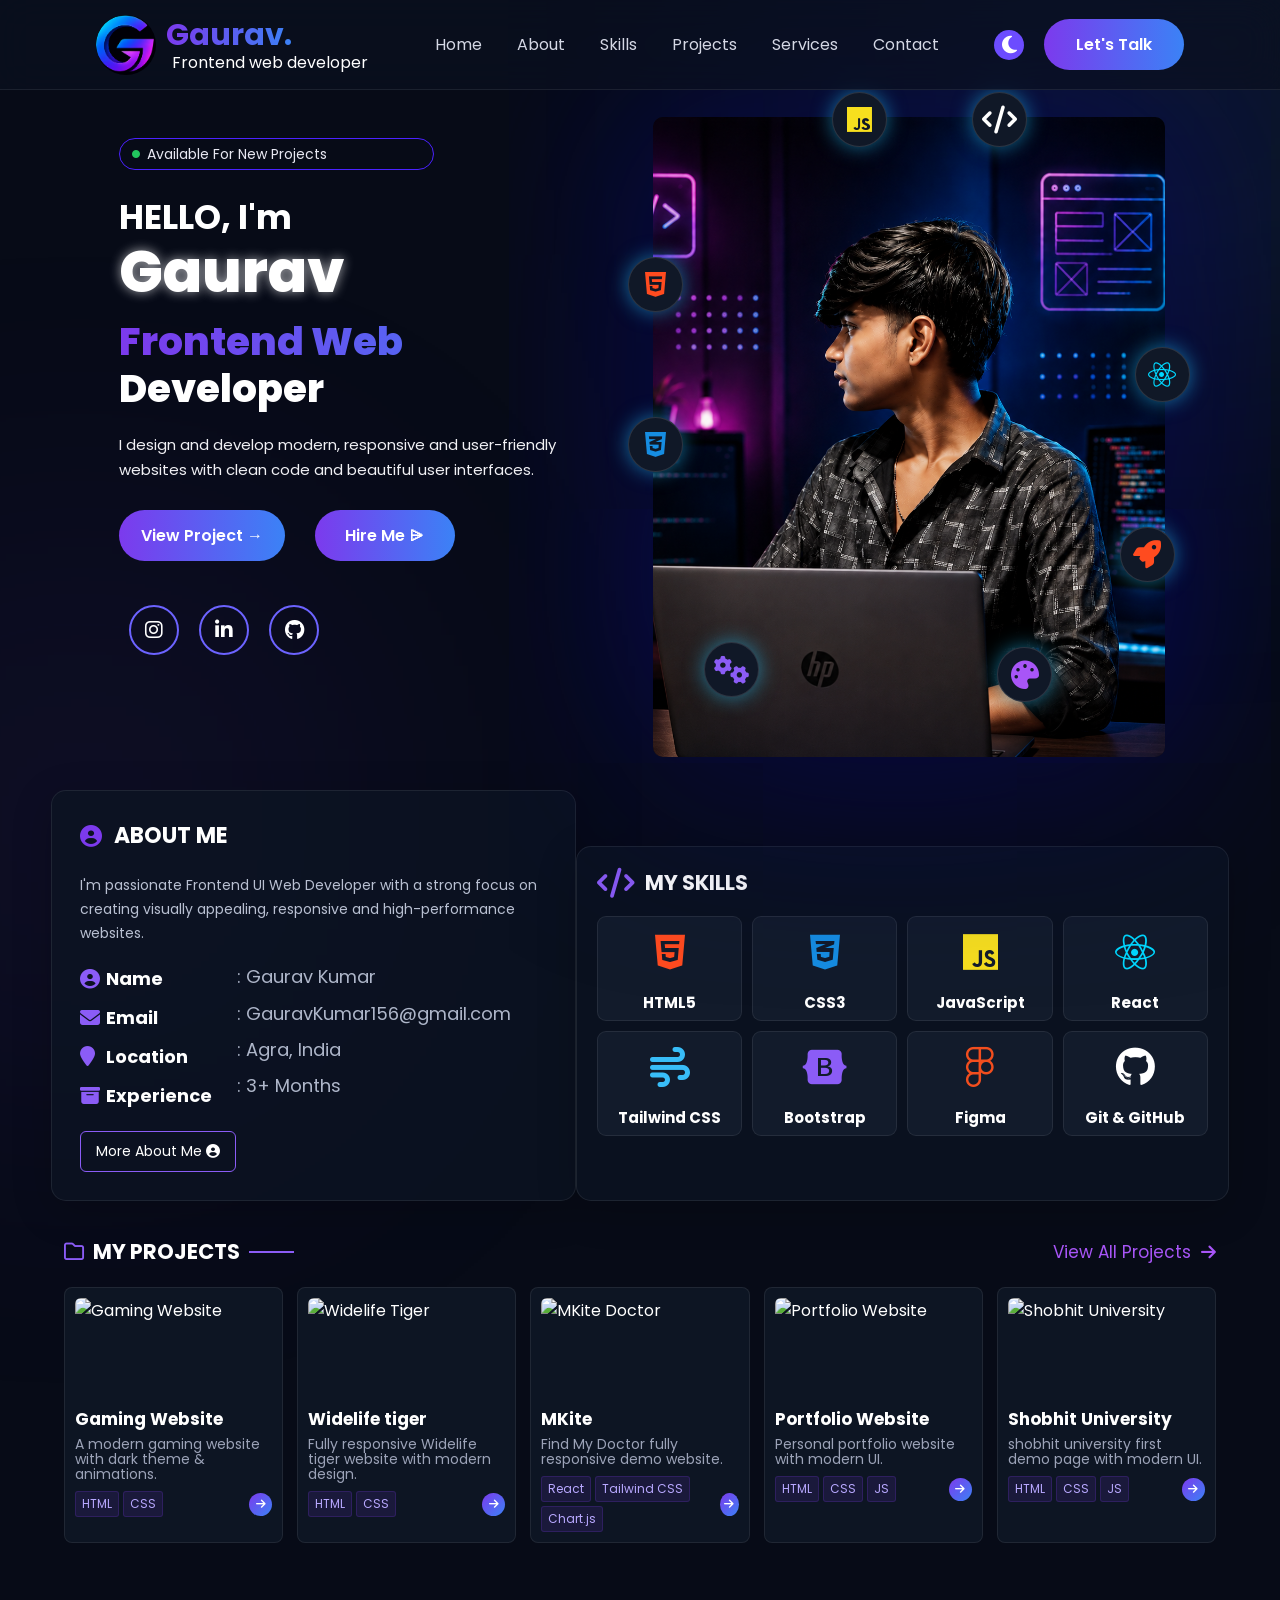
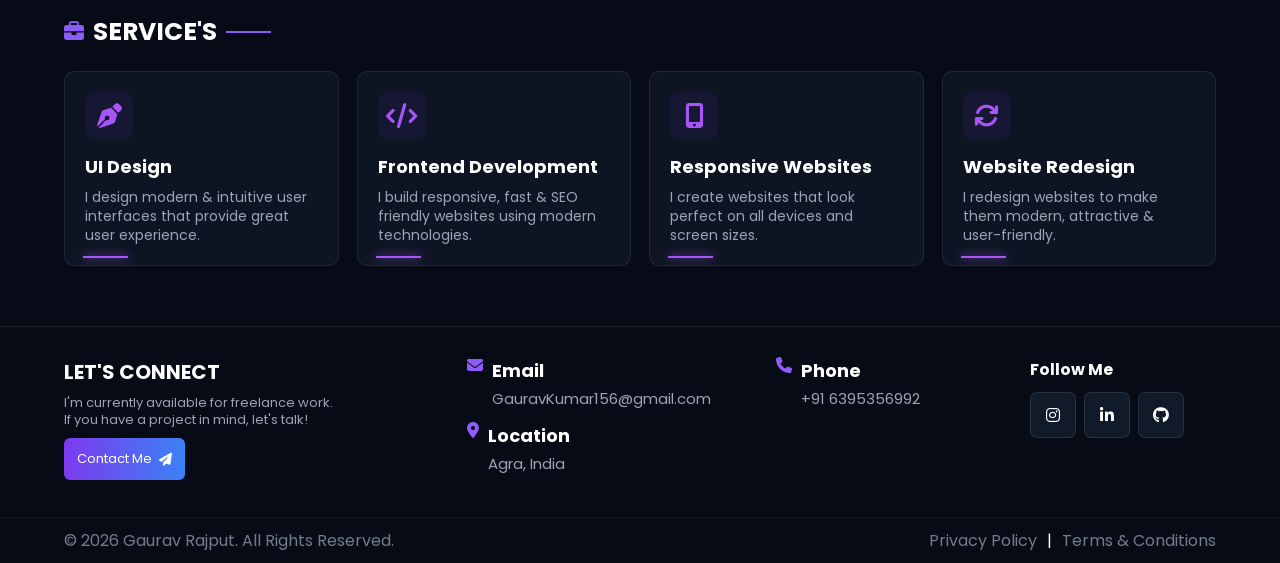
==== index.html @ 7bb8684a "first commit" ====
<!DOCTYPE html>
<html lang="en">

<head>
    <meta charset="UTF-8">

    <meta name="viewport" content="width=device-width, initial-scale=1.0">

    <title>Gaurav - Frontend Web Developer</title>

    <!-- Font Awesome -->
    <link rel="stylesheet" href="https://cdnjs.cloudflare.com/ajax/libs/font-awesome/6.7.2/css/all.min.css">

    <!-- Google Font -->
    <link rel="preconnect" href="https://fonts.googleapis.com">
    <link rel="preconnect" href="https://fonts.gstatic.com" crossorigin>

    <link href="https://fonts.googleapis.com/css2?family=Poppins:wght@300;400;500;600;700;800&display=swap"
        rel="stylesheet">

    <!-- CSS -->
    <link rel="stylesheet" href="style.css">

</head>

<body>


    <!-- =====================================================
         HEADER
    ====================================================== -->

    <header class="header">

        <!-- LOGO -->
        <a href="#home" class="logo">

            <img src="Screenshot 2026-08-06 194315.png" alt="Gaurav Logo">

            <span style="margin-top: -20px;">Gaurav.</span>

        </a>

        <p class="pp" style="margin-top: 35px; margin-left: -120px;white-space: nowrap;">Frontend web developer</p>
        <!-- DESKTOP NAV -->
        <nav class="navbar">

            <a href="#home">Home</a>
            <a href="#about">About</a>
            <a href="#skills">Skills</a>
            <a href="#projects">Projects</a>
            <a href="#services">Services</a>
            <a href="#contact">Contact</a>

        </nav>


        <!-- HEADER RIGHT -->
        <div class="header-right">

            <i class="fa-solid fa-moon theme-icon"></i>

            <a href="#contact" class="talk-btn">
                Let's Talk
            </a>


            <!-- CSS ONLY MENU -->

            <input type="checkbox" id="menu-toggle">


            <label for="menu-toggle" class="menu-icon">

                <i class="fa-solid fa-bars"></i>

            </label>


            <!-- MOBILE MENU -->

            <div class="mobile-menu">

                <a href="#home">
                    <i class="fa-solid fa-house"></i>
                    Home
                </a>

                <a href="#about">
                    <i class="fa-solid fa-user"></i>
                    About
                </a>

                <a href="#skills">
                    <i class="fa-solid fa-code"></i>
                    Skills
                </a>

                <a href="#projects">
                    <i class="fa-solid fa-folder"></i>
                    Projects
                </a>

                <a href="#services">
                    <i class="fa-solid fa-briefcase"></i>
                    Services
                </a>

                <a href="#contact">
                    <i class="fa-solid fa-envelope"></i>
                    Contact
                </a>

            </div>

        </div>

    </header>



    <!-- =====================================================
         MAIN
    ====================================================== -->

    <main>


        <!-- =================================================
             HERO
        ================================================== -->

        <section class="prob" id="home">

            <div class="hero-content">


                <div class="badge">

                    <i class="fa-solid fa-circle"></i>

                    Available For New Projects

                </div>


                <h2 class="hello">
                    HELLO, I'm
                </h2>


                <h1 class="hero-name">
                    Gaurav
                </h1>


                <h2 class="hero-role">
                    Frontend Web
                </h2>


                <h1 class="hero-developer">
                    Developer
                </h1>


                <p class="hero-description">

                    I design and develop modern, responsive
                    and user-friendly websites with clean code
                    and beautiful user interfaces.

                </p>


                <!-- BUTTONS -->

                <div class="two-btn">

                    <a href="#projects" class="talk-btn">

                        View Project →

                    </a>


                    <a href="#contact" class="talk-btn">

                        Hire Me ⩥

                    </a>

                </div>


                <!-- SOCIAL ICONS -->

                <div class="social-icons">


                    <a href="https://www.instagram.com/its__royal__rajput_56" target="_blank" rel="noopener"
                        aria-label="Instagram">

                        <i class="fa-brands fa-instagram"></i>

                    </a>


                    <a href="https://www.linkedin.com/in/gaurav-kumar-163bb2405" target="_blank" rel="noopener"
                        aria-label="LinkedIn">

                        <i class="fa-brands fa-linkedin-in"></i>

                    </a>


                    <a href="https://github.com/GauravaKumar56" target="_blank" rel="noopener" aria-label="GitHub">

                        <i class="fa-brands fa-github"></i>

                    </a>

                </div>

            </div>



            <!-- HERO IMAGE -->

            <div class="hero-image">

                <img src="ChatGPT Image Aug 6, 2026, 09_06_28 PM.png" alt="Gaurav">

                <div class="image-box">

                    <i class="fa-brands fa-html5 icon html"></i>

                    <i class="fa-brands fa-css3-alt icon css"></i>

                    <i class="fa-brands fa-js icon js"></i>

                    <i class="fa-brands fa-react icon react"></i>

                    <i class="fa-solid fa-code icon code"></i>

                    <i class="fa-solid fa-gears icon gear"></i>

                    <i class="fa-solid fa-rocket icon rocket"></i>

                    <i class="fa-solid fa-palette icon palette"></i>

                </div>

            </div>

        </section>



        <!-- =================================================
             ABOUT
        ================================================== -->

        <section class="about-section" id="about">


            <div class="about">

                <i class="fa fa-user-circle" aria-hidden="true">
                </i>

                <h2>
                    ABOUT ME
                </h2>

            </div>


            <p class="about-description">

                I'm passionate Frontend UI Web Developer with a
                strong focus on creating visually appealing,
                responsive and high-performance websites.

            </p>


            <div class="about-details">


                <!-- LABELS -->

                <div class="about-labels">


                    <div class="hh">

                        <i class="fa fa-user-circle"></i>

                        <h4 style="font-size:18px;">Name</h4>

                    </div>


                    <div class="hh">

                        <i class="fa fa-envelope"></i>

                        <h4 style="font-size:18px;">Email</h4>

                    </div>


                    <div class="hh">

                        <i class="fa fa-map-marker"></i>

                        <h4 style="font-size:18px;">Location</h4>

                    </div>


                    <div class="hh">

                        <i class="fa fa-archive"></i>

                        <h4 style="font-size:18px;">Experience</h4>

                    </div>

                </div>



                <!-- VALUES -->

                <div class="about-values">

                    <p style="font-size:18px;">: Gaurav Kumar</p>

                    <p style="font-size:18px;">: GauravKumar156@gmail.com</p>

                    <p style="font-size:18px;">: Agra, India</p>

                    <p style="font-size:18px;">: 3+ Months</p>

                </div>

            </div>


            <button class="btnpp">

                More About Me

                <i class="fa fa-user-circle" aria-hidden="true">
                </i>

            </button>

        </section>



        <!-- =================================================
             SKILLS
        ================================================== -->

        <section class="skills-section" id="skills">


            <div class="skills-title">

                <i class="fa-solid fa-code"></i>

                <h2>
                    MY SKILLS
                </h2>

            </div>


            <div class="skills-grid">


                <!-- HTML -->

                <div class="skill-card">

                    <div class="skill-logo html">

                        <i class="fa-brands fa-html5"></i>

                    </div>

                    <h3>HTML5</h3>

                </div>



                <!-- CSS -->

                <div class="skill-card">

                    <div class="skill-logo css">

                        <i class="fa-brands fa-css3-alt"></i>

                    </div>

                    <h3>CSS3</h3>

                </div>



                <!-- JAVASCRIPT -->

                <div class="skill-card">

                    <div class="skill-logo javascript">

                        <i class="fa-brands fa-js"></i>

                    </div>

                    <h3>JavaScript</h3>

                </div>



                <!-- REACT -->

                <div class="skill-card">

                    <div class="skill-logo reactss">

                        <i class="fa-brands fa-react"></i>

                    </div>

                    <h3>React</h3>

                </div>



                <!-- TAILWIND -->

                <div class="skill-card">

                    <div class="skill-logo tailwind">

                        <i class="fa-solid fa-wind"></i>

                    </div>

                    <h3>Tailwind CSS</h3>

                </div>



                <!-- BOOTSTRAP -->

                <div class="skill-card">

                    <div class="skill-logo bootstrap">

                        <i class="fa-brands fa-bootstrap"></i>

                    </div>

                    <h3>Bootstrap</h3>

                </div>



                <!-- FIGMA -->

                <div class="skill-card">

                    <div class="skill-logo figma">

                        <i class="fa-brands fa-figma"></i>

                    </div>

                    <h3>Figma</h3>

                </div>



                <!-- GITHUB -->

                <div class="skill-card">

                    <div class="skill-logo github">

                        <i class="fa-brands fa-github"></i>

                    </div>

                    <h3>Git &amp; GitHub</h3>

                </div>

            </div>

        </section>



        <!-- =================================================
             PROJECTS
        ================================================== -->

        <section class="projects-section" id="projects">


            <div class="projects-header">


                <div class="projects-title">

                    <i class="fa-regular fa-folder"></i>

                    <h2>
                        MY PROJECTS
                    </h2>

                    <span></span>

                </div>


                <a href="#" class="view-all">

                    View All Projects

                    <i class="fa-solid fa-arrow-right"></i>

                </a>

            </div>



            <div class="projects-container">


                <!-- PROJECT 1 -->

                <div class="project-card">

                    <div class="project-image">

                        <img src="gaming.jpg" alt="Gaming Website">

                    </div>

                    <h3>
                        Gaming Website
                    </h3>

                    <p>
                        A modern gaming website with dark
                        theme &amp; animations.
                    </p>


                    <div class="project-footer">

                        <div class="project-tags">

                            <span>HTML</span>
                            <span>CSS</span>

                        </div>


                        <a href="#" class="project-btn">

                            <i class="fa-solid fa-arrow-right"></i>

                        </a>

                    </div>

                </div>



                <!-- PROJECT 2 -->

                <div class="project-card">

                    <div class="project-image">

                        <img src="WidelifeTiger.jpg" alt="Widelife Tiger">

                    </div>

                    <h3>
                        Widelife tiger
                    </h3>

                    <p>
                        Fully responsive Widelife tiger website with modern
                         design.
                    </p>


                    <div class="project-footer">

                        <div class="project-tags">

                            <span>HTML</span>
                            <span>CSS</span>

                        </div>


                        <a href="#" class="project-btn">

                            <i class="fa-solid fa-arrow-right"></i>

                        </a>

                    </div>

                </div>



                <!-- PROJECT 3 -->

                <div class="project-card">

                    <div class="project-image">

                        <img src="admin.jpg" alt="  MKite Doctor">

                    </div>

                    <h3>
                        MKite
                    </h3>

                    <p>
                        Find My Doctor fully responsive demo website.
                    </p>


                    <div class="project-footer">

                        <div class="project-tags">

                            <span>React</span>
                            <span>Tailwind CSS</span>
                            <span>Chart.js</span>

                        </div>


                        <a href="#" class="project-btn">

                            <i class="fa-solid fa-arrow-right"></i>

                        </a>

                    </div>

                </div>



                <!-- PROJECT 4 -->

                <div class="project-card">

                    <div class="project-image">

                        <img src="portfolio.jpg" alt="Portfolio Website">

                    </div>

                    <h3>
                        Portfolio Website
                    </h3>

                    <p>
                        Personal portfolio website
                        with modern UI.
                    </p>


                    <div class="project-footer">

                        <div class="project-tags">

                            <span>HTML</span>
                            <span>CSS</span>
                            <span>JS</span>

                        </div>


                        <a href="#" class="project-btn">

                            <i class="fa-solid fa-arrow-right"></i>

                        </a>

                    </div>

                </div>



                <!-- PROJECT 5 -->

                <div class="project-card">

                    <div class="project-image">

                        <img src="landing.jpg" alt="Shobhit University">

                    </div>

                    <h3>
                        Shobhit University
                    </h3>

                    <p>
                        shobhit university first demo page with modern UI.
                    </p>


                    <div class="project-footer">

                        <div class="project-tags">

                            <span>HTML</span>
                            <span>CSS</span>
                            <span>JS</span>

                        </div>


                        <a href="#" class="project-btn">

                            <i class="fa-solid fa-arrow-right"></i>

                        </a>

                    </div>

                </div>

            </div>

        </section>



        <!-- =================================================
             SERVICES
        ================================================== -->

        <section class="services-section" id="services">


            <div class="section-heading">

                <i class="fa-solid fa-briefcase"></i>

                <h2>
                    SERVICE'S
                </h2>

                <span></span>

            </div>



            <div class="services-grid">


                <!-- SERVICE 1 -->

                <div class="service-card">

                    <div class="service-icon">

                        <i class="fa-solid fa-pen-nib"></i>

                    </div>

                    <h3>
                        UI Design
                    </h3>

                    <p>
                        I design modern &amp; intuitive user
                        interfaces that provide great
                        user experience.
                    </p>

                </div>



                <!-- SERVICE 2 -->

                <div class="service-card">

                    <div class="service-icon">

                        <i class="fa-solid fa-code"></i>

                    </div>

                    <h3>
                        Frontend Development
                    </h3>

                    <p>
                        I build responsive, fast &amp; SEO
                        friendly websites using modern
                        technologies.
                    </p>

                </div>



                <!-- SERVICE 3 -->

                <div class="service-card">

                    <div class="service-icon">

                        <i class="fa-solid fa-mobile-screen-button"></i>

                    </div>

                    <h3>
                        Responsive Websites
                    </h3>

                    <p>
                        I create websites that look perfect
                        on all devices and screen sizes.
                    </p>

                </div>



                <!-- SERVICE 4 -->

                <div class="service-card">

                    <div class="service-icon">

                        <i class="fa-solid fa-arrows-rotate"></i>

                    </div>

                    <h3>
                        Website Redesign
                    </h3>

                    <p>
                        I redesign websites to make them
                        modern, attractive &amp; user-friendly.
                    </p>

                </div>

            </div>

        </section>

    </main>



    <!-- =====================================================
         FOOTER
    ====================================================== -->

    <footer class="footer" id="contact">


        <div class="footer-container">


            <!-- ABOUT -->

            <div class="footer-about">

                <h3>
                    LET'S CONNECT
                </h3>

                <p>

                    I'm currently available for freelance work.

                    <br>

                    If you have a project in mind, let's talk!

                </p>


                <a href="mailto:GauravKumar0056@gmail.com" class="contact-btn">

                    Contact Me

                    <i class="fa-solid fa-paper-plane"></i>

                </a>

            </div>



            <!-- EMAIL + LOCATION -->

            <div class="footer-info">


                <div class="footer-item">

                    <i class="fa-solid fa-envelope"></i>

                    <div>

                        <h4>
                            Email
                        </h4>

                        <p>
                            GauravKumar156@gmail.com
                        </p>

                    </div>

                </div>



                <div class="footer-item">

                    <i class="fa-solid fa-location-dot"></i>

                    <div>

                        <h4>
                            Location
                        </h4>

                        <p>
                            Agra, India
                        </p>

                    </div>

                </div>

            </div>



            <!-- PHONE -->

            <div class="footer-info">

                <div class="footer-item">

                    <i class="fa-solid fa-phone"></i>

                    <div>

                        <h4>
                            Phone
                        </h4>

                        <p>
                            +91 6395356992
                        </p>

                    </div>

                </div>

            </div>



            <!-- SOCIAL -->

            <div class="footer-social">

                <h4>
                    Follow Me
                </h4>


                <div class="social-links">


                    <a href="https://www.instagram.com/its__royal__rajput_56" target="_blank" rel="noopener"
                        aria-label="Instagram">

                        <i class="fa-brands fa-instagram"></i>

                    </a>


                    <a href="https://www.linkedin.com/in/gaurav-kumar-163bb2405" target="_blank" rel="noopener"
                        aria-label="LinkedIn">

                        <i class="fa-brands fa-linkedin-in"></i>

                    </a>


                    <a href="https://github.com/GauravaKumar56" target="_blank" rel="noopener" aria-label="GitHub">

                        <i class="fa-brands fa-github"></i>

                    </a>

                </div>

            </div>

        </div>



        <!-- FOOTER BOTTOM -->

        <div class="footer-bottom">

            <p>
                © 2026 Gaurav Rajput. All Rights Reserved.
            </p>


            <div>

                <a href="#">
                    Privacy Policy
                </a>

                <span>|</span>

                <a href="#">
                    Terms &amp; Conditions
                </a>

            </div>

        </div>

    </footer>


</body>

</html>
---- style.css ----
/* =========================================================
   RESET
========================================================= */

* {
    margin: 0;
    padding: 0;
    box-sizing: border-box;
    font-family: "Poppins", sans-serif;
}

html {
    scroll-behavior: smooth;
}

body {
    width: 100%;
    min-width: 0;
    overflow-x: hidden;
    margin-top: 90px;
    background: #070b17;
    color: #fff;
}


/* =========================================================
   BACKGROUND GLOW
========================================================= */

body::before {
    content: "";
    position: fixed;

    width: 500px;
    height: 500px;

    background: #3b82f6;

    filter: blur(180px);

    opacity: .18;

    top: -180px;
    right: -150px;

    z-index: -1;

    pointer-events: none;
}

body::after {
    content: "";
    position: fixed;

    width: 400px;
    height: 400px;

    background: #7c3aed;

    filter: blur(180px);

    opacity: .15;

    left: -120px;
    bottom: -120px;

    z-index: -1;

    pointer-events: none;
}


/* =========================================================
   HEADER
========================================================= */

header,
.header {
    width: 100%;
    height: 90px;

    display: flex;
    align-items: center;

    position: fixed;
    top: 0;
    left: 0;

    padding: 0 7.5%;

    background: rgba(10, 16, 32, .70);

    backdrop-filter: blur(18px);
    -webkit-backdrop-filter: blur(18px);

    border-bottom: 1px solid rgba(255, 255, 255, .08);

    z-index: 9999;
}


/* =========================================================
   LOGO
========================================================= */

.logo {
    display: flex;
    align-items: center;

    flex-shrink: 0;

    text-decoration: none;
}

.logo img {
    width: 60px;
    height: 60px;

    object-fit: contain;
   border-radius: 50%;
    display: block;
}

.logo h2,
.logo span {
    margin-left: 10px;

    font-size: 30px;
    font-weight: 700;

    line-height: 1;

    white-space: nowrap;

    background: linear-gradient(90deg,
            #7c3aed,
            #3b82f6);

    -webkit-background-clip: text;
    -webkit-text-fill-color: transparent;
}


/* =========================================================
   DEVELOPER TEXT
========================================================= */

.developer-text {
    position: absolute;

    left: calc(7.5% + 70px);
    top: 54px;

    color: #fff;

    font-size: 17px;

    line-height: 1;

    white-space: nowrap;
}


/* =========================================================
   NAVIGATION
========================================================= */

header nav,
.navbar {
    display: flex;
    align-items: center;

    gap: 35px;

    margin-left: auto;
    margin-right: 55px;
}

header nav a,
.navbar a {
    color: #d5d8e5;

    text-decoration: none;

    font-size: 16px;

    white-space: nowrap;

    transition: .3s;
}

header nav a:hover,
.navbar a:hover {
    color: #8b5cf6;
}


/* =========================================================
   NAV RIGHT
========================================================= */

.nav-btn,
.header-right {
    display: flex;
    align-items: center;

    gap: 20px;

    flex-shrink: 0;
}


/* =========================================================
   THEME ICON
========================================================= */

.theme-icon {
    width: 30px;
    height: 30px;

    display: flex;
    align-items: center;
    justify-content: center;

    color: #fff;

    background: #6c4cff;

    border-radius: 50%;

    cursor: pointer;
}

.fa-moon {
    font-size: 20px;
    cursor: pointer;
}


/* =========================================================
   BUTTON
========================================================= */

.talk-btn {
    display: inline-flex;

    align-items: center;
    justify-content: center;

    padding: 13px 25px;

    min-width: 140px;

    border: 0;

    border-radius: 40px;

    background: linear-gradient(90deg,
            #7c3aed,
            #3b82f6);

    color: #fff;

    text-decoration: none;

    font-weight: 600;

    cursor: pointer;

    transition: .35s;
}

.talk-btn:hover {
    transform: translateY(-3px);

    box-shadow:
        0 10px 25px rgba(59, 130, 246, .35);
}


/* =========================================================
   MENU TOGGLE
========================================================= */

#menu-toggle {
    display: none;
}


/* =========================================================
   HAMBURGER
========================================================= */

.menu-icon {
    display: none;

    width: 34px;
    height: 34px;

    align-items: center;
    justify-content: center;

    color: #fff;

    background: #111827;

    border: 1px solid rgba(255, 255, 255, .10);

    border-radius: 8px;

    cursor: pointer;

    font-size: 16px;

    transition: .3s;
}

.menu-icon:hover {
    color: #a78bfa;

    border-color: #8b5cf6;
}


/* =========================================================
   MOBILE MENU
========================================================= */

.mobile-menu {
    display: none;
}


/* =========================================================
   HERO
========================================================= */

.prob {
    position: relative;

    width: 100%;
    height: 700px;
    min-height: 700px;

    padding: 92px 7.5% 0;

    overflow: visible;
}

.hero-content {
    position: absolute;

    left: 9.3%;
    top: 48px;

    width: 500px;

    z-index: 5;
}


/* =========================================================
   BADGE
========================================================= */

.badge {
    width: 315px;
    height: 32px;

    display: flex;
    align-items: center;

    gap: 7px;

    padding: 0 12px;

    border: 1px solid #4b22ff;

    border-radius: 20px;

    color: #e8e8f2;

    font-size: 14px;
}

.badge i {
    color: #22c55e;

    font-size: 8px;
}


/* =========================================================
   HERO TEXT
========================================================= */

.hero-content .hello {
    margin: 28px 0 0;

    font-size: 34px;

    line-height: 1.15;

    font-weight: 700;
}

.hero-content .hero-name {
    margin: 5px 0 0;

    font-size: 58px;

    line-height: 1.05;

    font-weight: 800;

    text-shadow:
        0 0 12px rgba(255, 255, 255, .65);
}

.hero-content .hero-role {
    margin: 18px 0 0;

    font-size: 39px;

    line-height: 1.1;

    font-weight: 800;

    background: linear-gradient(90deg,
            #7c3aed,
            #3b82f6);

    -webkit-background-clip: text;
    -webkit-text-fill-color: transparent;
}

.hero-content .hero-developer {
    margin: 4px 0 0;

    font-size: 39px;

    line-height: 1.1;

    font-weight: 800;
}

.hero-content .hero-description {
    margin: 22px 0 0;

    max-width: 490px;

    color: #f1f1f5;

    font-size: 15px;

    line-height: 1.65;
}


/* =========================================================
   HERO BUTTONS
========================================================= */

.two-btn {
    display: flex;

    align-items: center;

    gap: 30px;

    margin-top: 28px;
}

.two-btn a,
.two-btn button {
    padding: 13px 22px;

    border-radius: 30px;
}


/* =========================================================
   SOCIAL ICONS
========================================================= */

.social-icons {
    display: flex;

    gap: 20px;

    margin: 44px 10px 0;
}

.social-icons a {
    width: 50px;
    height: 50px;

    display: flex;
    align-items: center;
    justify-content: center;

    border: 2px solid #6c63ff;

    border-radius: 50%;

    color: #fff;

    text-decoration: none;

    font-size: 20px;

    transition: .3s;
}

.social-icons a:hover {
    background: #6c63ff;

    transform: translateY(-5px);

    box-shadow:
        0 0 20px #6c63ff;
}


/* =========================================================
   HERO IMAGE
========================================================= */

.hero-image {
    position: absolute;

    right: 9%;
    top: 27px;

    width: 40%;
    max-width: 713px;

    height: 640px;

    z-index: 2;

    overflow: visible;
}

.hero-image>img {
    display: block;

    width: 100%;
    height: 100%;

    object-fit: cover;

    border-radius: 10px;

    box-shadow:
        0 0 212px rgb(7, 7, 92);
}


/* =========================================================
   FLOATING ICON BOX
========================================================= */

.hero-image .image-box {
    position: absolute;

    inset: 0;

    width: 100%;
    height: 100%;

    margin: 0;

    pointer-events: none;

    z-index: 3;
}

.hero-image .image-box .icon {
    position: absolute;

    width: 55px;
    height: 55px;

    display: flex;

    align-items: center;
    justify-content: center;

    margin: 0;

    background: #101827;

    border: 1px solid rgba(255, 255, 255, .12);

    border-radius: 50%;

    box-shadow:
        0 0 20px rgba(32, 196, 255, .55);

    font-size: 28px;

    animation: float 3s ease-in-out infinite;
}

.hero-image .image-box .html {
    top: 140px;
    left: -25px;

    color: #ff4b1f;
}

.hero-image .image-box .css {
    top: 300px;
    left: -25px;

    color: #168de2;
}

.hero-image .image-box .js {
    top: -25px;
    left: 35%;

    color: #f7df1e;
}

.hero-image .image-box .code {
    top: -25px;
    right: 27%;

    color: #fff;
}

.hero-image .image-box .react {
    top: 230px;
    right: -25px;

    color: #00d8ff;

    animation:
        rotate 8s linear infinite;
}

.hero-image .image-box .rocket {
    top: 410px;
    right: -10px;

    color: #ff4b1f;
}

.hero-image .image-box .gear {
    bottom: 60px;
    left: 10%;

    color: #8b5cf6;

    animation:
        spin 8s linear infinite;
}

.hero-image .image-box .palette {
    bottom: 55px;
    right: 22%;

    color: #a855f7;
}


/* =========================================================
   ANIMATIONS
========================================================= */

@keyframes float {

    0%,
    100% {
        transform: translateY(0);
    }

    50% {
        transform: translateY(-12px);
    }
}

@keyframes rotate {
    from {
        transform: rotate(0deg);
    }

    to {
        transform: rotate(360deg);
    }
}

@keyframes spin {
    from {
        transform: rotate(0deg);
    }

    to {
        transform: rotate(-360deg);
    }
}


/* =========================================================
   ABOUT SECTION
========================================================= */

.about-section {
    width: 90%;
    max-width: 650px;

    margin: 0 0 40px 5%;

    padding: 25px;

    background: #0d1423;

    border: 1px solid rgba(255, 255, 255, .08);

    border-radius: 15px;
}

.about {
    display: flex;

    align-items: center;

    gap: 10px;

    margin-bottom: 15px;
}

.about i {
    color: #8b5cf6;
}

.about h2 {
    font-size: 28px;
}

.about-description {
    color: #aeb4c8;

    font-size: 17px;

    line-height: 20px;

    margin-bottom: 20px;
}


/* =========================================================
   ABOUT DETAILS
========================================================= */

.about-details {
    display: grid;

    grid-template-columns: 130px 1fr;

    gap: 10px;
}

.about-labels {
    display: flex;

    flex-direction: column;

    gap: 13px;
}

.about-labels div {
    display: flex;

    align-items: center;

    gap: 7px;
}

.hh{
    font-size: 20px;
}



.about-labels i {
    color: #8b5cf6;
}

.about-values {
    display: flex;

    flex-direction: column;

    gap: 13px;

    color: #aaa;

    font-size: 27px;
}

.about-values p{
    margin: 0;

}


/* =========================================================
   ABOUT BUTTON
========================================================= */

.btnpp {
    margin-top: 20px;

    padding: 11px 15px;

    border: 1px solid #8b5cf6;
 background-color: #8b5cf6;
    color: #fff;

    border-radius: 6px;
   font-size: 14px;
    cursor: pointer;
}

.btnpp:hover {
    transform: translateY(-3px);
    box-shadow:
        0 0 20px rgba(139, 92, 246, .2);
       
        transition: 0.2s ease;
}

/* =========================================================
   SKILLS SECTION
========================================================= */

.skills-section {
    width: 90%;

    margin: 40px auto;

    padding: 22px;

    background: #0d1423;

    border: 1px solid rgba(255, 255, 255, .08);

    border-radius: 15px;
}

.skills-title {
    display: flex;

    align-items: center;

    gap: 10px;

    margin-bottom: 18px;
}

.skills-title i {
    color: #8b5cf6;

    font-size:30px;
}

.skills-title h2 {
    font-size: 21px;
}

.skills-grid {
    display: grid;

    grid-template-columns:
        repeat(4, 1fr);

    gap: 12px;
}

.skill-card {
    min-height: 115px;

    display: flex;

    flex-direction: column;

    align-items: center;
    justify-content: center;

    gap: 8px;

    background: #121b2b;

    border: 1px solid rgba(255, 255, 255, .08);

    border-radius: 9px;

    transition: .3s;
}

.skill-card:hover {
    transform: translateY(-5px);

    border-color: #8b5cf6;

    box-shadow:
        0 0 20px rgba(139, 92, 246, .2);
}

.skill-logo {
    font-size: 40px;
}

.skill-card h3 {
    font-size: 15px;
}


/* =========================================================
   SKILL COLORS
========================================================= */

.skill-logo.html {
    color: #ff4b1f;
}

.skill-logo.css {
    color: #168de2;
}

.skill-logo.javascript {
    color: #f7df1e;
}

.skill-logo.reactss {
    color: #00d8ff;
}

.skill-logo.tailwind {
    color: #38bdf8;
}

.skill-logo.bootstrap {
    color: #8b5cf6;
}

.skill-logo.figma {
    color: #f24e1e;
}

.skill-logo.github {
    color: #fff;
}


/* =========================================================
   PROJECTS
========================================================= */

.projects-section {
    width: 100%;

    padding: 35px 5%;
}

.projects-header {
    display: flex;

    align-items: center;
    justify-content: space-between;

    margin-bottom: 20px;
}

.projects-title {
    display: flex;

    align-items: center;

    gap: 9px;
}

.projects-title i {
    color: #8b5cf6;

    font-size: 20px;
}

.projects-title h2 {
    font-size: 21px;
}

.projects-title span {
    width: 45px;
    height: 2px;

    background: #8b5cf6;
}

.view-all {
    color: #a855f7;

    text-decoration: none;

    font-size: 17px;
}

.view-all i {
    margin-left: 5px;
}


/* =========================================================
   PROJECT GRID
========================================================= */

.projects-container {
    display: grid;

    grid-template-columns:
        repeat(5, 1fr);

    gap: 14px;
}

.project-card {
    min-width: 0;

    padding: 10px;

    background: #0d1523;

    border: 1px solid rgba(255, 255, 255, .08);

    border-radius: 8px;

    overflow: hidden;

    transition: .3s;
}

.project-card:hover {
    transform: translateY(-5px);

    border-color: #8b5cf6;
}

.project-image {
    width: 100%;
    height: 100px;

    overflow: hidden;

    border-radius: 6px;
}

.project-image img {
    width: 100%;
    height: 100%;

    object-fit: cover;

    display: block;

    transition: .4s;
}

.project-card:hover img {
    transform: scale(1.08);
}

.project-card h3 {
    font-size: 17px;

    margin-top: 8px;

    margin-bottom: 5px;
}

.project-card p {
    color: #9ca3b8;

    font-size: 14px;

    line-height: 15px;

    min-height: 30px;
}

.project-footer {
    display: flex;

    align-items: center;
    justify-content: space-between;

    margin-top: 9px;
}

.project-tags {
    display: flex;

    gap: 4px;

    flex-wrap: wrap;
}

.project-tags span {
    padding: 3px 6px;

    color: #b8a8ff;

    background: rgba(124, 58, 237, .12);

    border: 1px solid rgba(124, 58, 237, .20);

    border-radius: 3px;

    font-size: 12px;
}

.project-btn {
    width: 23px;
    height: 23px;

    display: flex;

    align-items: center;
    justify-content: center;

    border-radius: 50%;

    color: #fff;

    background: linear-gradient(135deg,
            #7c3aed,
            #3b82f6);

    text-decoration: none;

    font-size: 11px;
}


/* =========================================================
   SERVICES
========================================================= */

.services-section {
    width: 100%;

    padding: 35px 5%;
}

.section-heading {
    display: flex;

    align-items: center;

    gap: 9px;

    margin-bottom: 20px;
}

.section-heading i {
    color: #8b5cf6;

    font-size: 20px;
}

.section-heading h2 {
    font-size: 25px;
}

.section-heading span {
    width: 45px;
    height: 2px;

    background: #8b5cf6;
}

.services-grid {
    display: grid;

    grid-template-columns:
        repeat(4, 1fr);

    gap: 18px;
}

.service-card {
    position: relative;

    min-height: 180px;

    padding: 20px;

    background: #0d1523;

    border: 1px solid rgba(255, 255, 255, .08);

    border-radius: 10px;

    overflow: hidden;

    transition: .3s;
}

.service-card:hover {
    transform: translateY(-5px);

    border-color: #8b5cf6;

    box-shadow:
        0 10px 35px rgba(124, 58, 237, .20);
}

.service-card::after {
    content: "";

    position: absolute;

    left: 18px;
    bottom: 7px;

    width: 45px;
    height: 2px;

    background: #a855f7;

    box-shadow:
        0 0 10px #a855f7;
}

.service-icon {
    width: 48px;
    height: 48px;

    display: flex;

    align-items: center;
    justify-content: center;

    margin-bottom: 13px;

    color: #a855f7;

    background: rgba(124, 58, 237, .08);

    border-radius: 10px;

    font-size: 25px;
}

.service-card h3 {
    font-size: 18px;

    margin-bottom: 8px;
}

.service-card p {
    color: #9ca3b8;

    font-size: 14px;

    line-height: 19px;
}


/* =========================================================
   FOOTER
========================================================= */

.footer {
    width: 100%;

    margin-top: 25px;

    background: #060b16;

    border-top:
        1px solid rgba(255, 255, 255, .08);
}

.footer-container {
    display: grid;

    grid-template-columns:
        2fr 1.5fr 1.2fr 1fr;

    gap: 30px;

    padding: 30px 5%;
}

.footer-about h3 {
    font-size: 20px;

    margin-bottom: 7px;
}

.footer-about p {
    color: #9ca3b8;

    font-size: 13px;

    line-height: 17px;

    margin-bottom: 10px;
}

.contact-btn {
    display: inline-flex;

    align-items: center;

    gap: 7px;

    padding: 11px 13px;

    color: #fff;

    text-decoration: none;

    border-radius: 6px;

    background: linear-gradient(90deg,
            #7c3aed,
            #3b82f6);

    font-size: 13px;

    transition: .3s;
}

.contact-btn:hover {
    transform: translateY(-3px);
}

.footer-item {
    display: flex;

    gap: 9px;

    margin-bottom: 12px;
}

.footer-item>i {
    color: #8b5cf6;
}

.footer-item h4 {
    font-size: 18px;

    margin-bottom: 3px;
}

.footer-item p {
    color: #9ca3b8;

    font-size: 15px;

    word-break: break-word;
}

.footer-social h4 {
    font-size: 19`
    px;

    margin-bottom: 10px;
}

.social-links {
    display: flex;

    gap: 8px;
}

.social-links a {
    width: 46px;
    height: 46px;

    display: flex;

    align-items: center;
    justify-content: center;

    color: #fff;

    background: #111a29;

    border: 1px solid rgba(255, 255, 255, .1);

    border-radius: 7px;

    text-decoration: none;

    transition: .3s;
}

.social-links a:hover {
    background: #6c4cff;

    transform: translateY(-3px);
}

.footer-bottom {
    display: flex;

    align-items: center;
    justify-content: space-between;

    padding: 10px 5%;

    border-top:
        1px solid rgba(255, 255, 255, .06);
}

.footer-bottom p,
.footer-bottom a {
    color: #737b8f;

    font-size: 16px;

    text-decoration: none;
}

.footer-bottom div {
    display: flex;

    gap: 10px;
}


/* =========================================================
   TABLET
========================================================= */

@media (min-width: 701px) and (max-width: 1100px) {

    header {
        padding: 0 4%;
    }

    .developer-text {
        display: none;
    }

    header nav {
        gap: 18px;

        margin-right: 20px;
    }

    header nav a {
        font-size: 13px;
    }

    .hero-content {
        left: 5%;

        width: 43%;
    }

    .hero-content .hero-name {
        font-size: 48px;
    }

    .hero-content .hero-role {
        font-size: 30px;
    }

    .hero-content .hero-developer {
        font-size: 32px;
    }

    .hero-content .hero-description {
        font-size: 13px;
    }

    .hero-image {
        right: 4%;

        width: 46%;

        height: 560px;
    }

    .about-section {
        width: 46%;

        margin-left: 3%;
    }

    .skills-section {
        width: 46%;

        margin-right: 3%;
    }

    .projects-container {
        grid-template-columns:
            repeat(3, 1fr);
    }

    .services-grid {
        grid-template-columns:
            repeat(2, 1fr);
    }

    .footer-container {
        grid-template-columns:
            repeat(2, 1fr);
    }
}


/* =========================================================
   DESKTOP ABOUT + SKILLS SIDE BY SIDE
========================================================= */

@media (min-width: 701px) {

    .about-section {
        width: 41%;

        min-height: 355px;

        margin: 0 0 0 4%;

        padding: 28px;

        background: rgba(13, 20, 35, .75);

        border: 1px solid rgba(255, 255, 255, .08);

        border-radius: 15px;

        box-shadow:
            0 10px 40px rgba(0, 0, 0, .2);
    }

    .about-section>.about {
        margin: 0;

        display: flex;

        align-items: center;

        gap: 12px;
    }

    .about-section>.about i {
        color: #7c3aed;

        font-size: 22px;
    }

    .about-section>.about h2 {
        font-size: 22px;

        color: #fff;
    }

    .about-section .about-description {
        margin: 22px 0 20px;

        color: #b9c0d2;

        font-size: 14px;

        line-height: 1.7;

        max-width: 600px;
    }

    .about-section .about-details {
        display: flex;

        gap: 22px;

        align-items: flex-start;
    }

    .about-section .about-labels,
    .about-section .about-values {
        display: flex;

        flex-direction: column;

        gap: 12px;
    }

    .about-section .about-labels>div {
        display: flex;

        align-items: center;

        gap: 10px;

        min-width: 135px;
    }

    .about-section .about-labels i {
        color: #8b5cf6;

        width: 16px;
    }

    .about-section .about-labels h4 {
        margin: 0 !important;

        font-size: 12px;

        color: #fff;
    }

    .about-section .about-values p {
        margin: 0;

        color: #aeb6c9;

        font-size: 12px;

        line-height: 1.35;

        white-space: nowrap;
    }

    .about-section .btnpp {
        margin: 22px 0 0;

        padding: 9px 14px;

        width: 156px;

        border: 1px solid #8b5cf6;

        border-radius: 6px;

        background: transparent;

        color: #fff;
    }


    /* =====================================================
       SKILLS RIGHT SIDE
    ===================================================== */

    .skills-section {
        width: 51%;

        height: 355px;

        margin: -355px 4% 0 auto;

        padding: 20px;

        background: rgba(13, 20, 35, .75);

        border: 1px solid rgba(255, 255, 255, .08);

        border-radius: 15px;

        box-shadow:
            0 10px 40px rgba(0, 0, 0, .2);
    }

    .skills-grid {
        display: grid;

        grid-template-columns:
            repeat(4, 1fr);

        gap: 10px;
    }

    .skill-card {
        min-height: 105px;
    }
}


/* =========================================================
   SKILL MOBILE ANIMATION
========================================================= */

@keyframes skillSlider {

    0% {
        opacity: 0;

        transform:
            translateX(30px);
    }

    5% {
        opacity: 1;

        transform:
            translateX(0);
    }

    11% {
        opacity: 1;

        transform:
            translateX(0);
    }

    16% {
        opacity: 0;

        transform:
            translateX(-30px);
    }

    100% {
        opacity: 0;
    }
}


/* =========================================================
   PROJECT MOBILE ANIMATION
========================================================= */

@keyframes projectSlider {

    0% {
        opacity: 0;

        transform:
            translateX(30px);
    }

    5% {
        opacity: 1;

        transform:
            translateX(0);
    }

    14% {
        opacity: 1;

        transform:
            translateX(0);
    }

    20% {
        opacity: 0;

        transform:
            translateX(-30px);
    }

    100% {
        opacity: 0;
    }
}


/* =========================================================
   SERVICE MOBILE ANIMATION
========================================================= */

@keyframes serviceSlider {

    0% {
        opacity: 0;

        transform:
            translateY(25px);
    }

    7% {
        opacity: 1;

        transform:
            translateY(0);
    }

    20% {
        opacity: 1;

        transform:
            translateY(0);
    }

    28% {
        opacity: 0;

        transform:
            translateY(-25px);
    }

    100% {
        opacity: 0;
    }
}


/* =========================================================
   MOBILE
========================================================= */

@media (max-width: 700px) {

    html,
    body {
        width: 100%;
        max-width: 100%;

        overflow-x: hidden !important;
    }


    /* =====================================================
       HEADER
    ===================================================== */

    header,
    .header {
        width: 100% !important;

        height: 70px !important;

        padding: 0 14px !important;
    }

    .logo {
        display: flex !important;

        align-items: center !important;
    }

    .logo img {
        width: 38px !important;
        height: 42px !important;

        margin: 0 !important;
    }

    .logo h2,
    .logo span {
        margin-left: 7px !important;

        font-size: 21px !important;
    }

    .developer-text {
        display: none !important;
    }

    header nav,
    .navbar {
        display: none !important;
    }

    .nav-btn,
    .header-right {
        margin-left: auto;

        gap: 8px !important;
    }

    .nav-btn .talk-btn,
    .header .talk-btn {
        padding: 8px 12px !important;

        min-width: 0 !important;

        font-size: 12px !important;
    }

    .menu-icon {
        display: flex;

        width: 32px;
        height: 32px;
    }


    /* =====================================================
       MOBILE MENU
    ===================================================== */

    .mobile-menu {
        position: absolute;

        top: 60px;
        right: 10px;

        width: 190px;

        display: flex;

        flex-direction: column;

        gap: 3px;

        padding: 9px;

        background:
            rgba(13, 20, 35, .98);

        border:
            1px solid rgba(255, 255, 255, .10);

        border-radius: 12px;

        box-shadow:
            0 15px 40px rgba(0, 0, 0, .45);

        opacity: 0;

        visibility: hidden;

        transform:
            translateY(-10px);

        transition: .3s;
    }

    #menu-toggle:checked~.mobile-menu {
        opacity: 1;

        visibility: visible;

        transform:
            translateY(0);
    }

    #menu-toggle:checked~.menu-icon {
        color: #fff;

        background: #7c3aed;

        border-color: #8b5cf6;
    }

    .mobile-menu a {
        width: 100%;

        display: flex;

        align-items: center;

        gap: 11px;

        padding: 11px 12px;

        color: #ddd;

        text-decoration: none;

        font-size: 11px;

        border-radius: 7px;
    }

    .mobile-menu a i {
        width: 18px;

        color: #8b5cf6;

        text-align: center;
    }

    .mobile-menu a:hover {
        color: #fff;

        background:
            rgba(139, 92, 246, .12);
    }


    /* =====================================================
       HERO
    ===================================================== */

    .prob {
        width: 100% !important;

        height: auto !important;

        min-height: 0 !important;

        margin: 0 !important;

        padding:
            90px 18px 30px !important;

        display: flex !important;

        flex-direction: column !important;

        position: relative !important;
    }

    .hero-content {
        position: static !important;

        width: 100% !important;
    }

    .hero-content .badge {
        width: fit-content !important;

        max-width: 100% !important;

        height: auto !important;

        padding: 7px 12px !important;

        font-size: 10px !important;
    }

    .hero-content .hello {
        margin: 18px 0 0 !important;

        font-size: 24px !important;
    }

    .hero-content .hero-name {
        margin: 3px 0 0 !important;

        font-size: 43px !important;
    }

    .hero-content .hero-role {
        margin: 12px 0 0 !important;

        font-size: 29px !important;
    }

    .hero-content .hero-developer {
        margin: 3px 0 0 !important;

        font-size: 29px !important;
    }

    .hero-content .hero-description {
        margin: 18px 0 !important;

        font-size: 13px !important;

        line-height: 1.7 !important;
    }

    .hero-description br {
        display: none;
    }


    /* =====================================================
       HERO BUTTONS
    ===================================================== */

    .hero-content .two-btn {
        width: 100% !important;

        gap: 10px !important;

        margin-top: 0 !important;

        flex-wrap: wrap !important;
    }

    .hero-content .two-btn .talk-btn {
        min-width: 0 !important;

        flex: 1 !important;

        padding: 11px 14px !important;

        font-size: 12px !important;
    }


    /* =====================================================
       SOCIAL
    ===================================================== */

    .hero-content .social-icons {
        margin: 20px 0 !important;

        gap: 10px !important;
    }

    .hero-content .social-icons a {
        width: 42px !important;
        height: 42px !important;

        font-size: 17px;
    }

    body {
        margin-top: 0px;
    }

    /* =====================================================
       HERO IMAGE MOBILE
    ===================================================== */

    .hero-image {
        display: none !important;
    }

    /* =====================================================
       ABOUT — FIRST VERSION
    ===================================================== */

    .about-section {
        width: calc(100% - 20px) !important;

        min-height: 0 !important;

        margin: 20px 10px !important;

        padding: 20px 16px !important;

        box-sizing: border-box;

        border-radius: 15px;
    }

    .about {
        margin-bottom: 15px;

        gap: 10px;
    }

    .about i {
        width: 38px;
        height: 38px;

        display: flex;

        align-items: center;
        justify-content: center;

        flex-shrink: 0;

        font-size: 22px;

        color: #a78bfa;

        background:
            rgba(124, 58, 237, .15);

        border:
            1px solid rgba(139, 92, 246, .3);

        border-radius: 10px;
    }

    .about h2 {
        font-size: 25px;

        white-space: nowrap;
    }

    .about-description {
        font-size: 17px;

        line-height: 18px;

        margin-bottom: 20px;
    }

    .about-details {
        display: grid;

        grid-template-columns:
            100px minmax(0, 1fr);

        gap: 10px;
    }

    .about-labels {
        display: flex;

        flex-direction: column;

        gap: 13px;
    }

    .about-labels div {
        height: 18px;

        gap: 5px;
    }

    .about-labels i {
        font-size: 15px;

        width: 18px;
    }

    .about-labels h4 {
        font-size: 13px;

        white-space: nowrap;
    }

    .about-values {
        gap: 17px;

        font-size: 9px;

        min-width: 0;
    }

    .about-values p {
        line-height: 18px;
        font-size: 11px;
        overflow-wrap: anywhere;
        white-space: nowrap;
    }

    .about-section .btnpp {
        margin-top: 20px;

        padding: 9px 14px;

        width: auto;

        border: none;

        border-radius: 7px;

        background:
            linear-gradient(90deg,
                #7c3aed,
                #4f46e5);

        font-size: 13px;
    }


    /* =====================================================
       SKILLS — FIRST VERSION / ONE BY ONE
    ===================================================== */

    .skills-section {
        width: calc(100% - 20px) !important;

        height: auto !important;

        margin: 20px 10px !important;

        padding: 14px !important;

        overflow: hidden;
    }

    .skills-title {
        margin-bottom: 15px;
    }

    .skills-title h2 {
        font-size: 13px;
    }

    .skills-grid {
        display: block;

        position: relative;

        width: 100%;

        height: 125px;
    }

    .skill-card {
        position: absolute;

        top: 0;
        left: 0;

        width: 100%;

        height: 110px;

        min-height: 110px;

        opacity: 0;

        animation:
            skillSlider 16s infinite;
    }

    .skill-card:nth-child(1) {
        animation-delay: 0s;
    }

    .skill-card:nth-child(2) {
        animation-delay: 2s;
    }

    .skill-card:nth-child(3) {
        animation-delay: 4s;
    }

    .skill-card:nth-child(4) {
        animation-delay: 6s;
    }

    .skill-card:nth-child(5) {
        animation-delay: 8s;
    }

    .skill-card:nth-child(6) {
        animation-delay: 10s;
    }

    .skill-card:nth-child(7) {
        animation-delay: 12s;
    }

    .skill-card:nth-child(8) {
        animation-delay: 14s;
    }


    /* =====================================================
       PROJECTS MOBILE
    ===================================================== */

    .projects-section {
        padding: 20px 10px;

        overflow: hidden;
    }


    .view-all {
        display: none;
    }

    .projects-container {
        display: block;

        position: relative;
        font-size: 15px;
        width: 100%;

        height: 145px;
    }

    .project-card {
        position: absolute;

        top: 0;
        left: 0;

        width: 100%;

        height: 135px;

        display: grid;

        grid-template-columns:
            110px 1fr;

        gap: 10px;

        padding: 9px;

        opacity: 0;

        animation:
            projectSlider 10s infinite;
    }

    .project-card:nth-child(1) {
        animation-delay: 0s;
    }

    .project-card:nth-child(2) {
        animation-delay: 2s;
    }

    .project-card:nth-child(3) {
        animation-delay: 4s;
    }

    .project-card:nth-child(4) {
        animation-delay: 6s;
    }

    .project-card:nth-child(5) {
        animation-delay: 8s;
    }

    .project-image {
        width: 110px;
        height: 105px;

        grid-row: 1 / 4;
    }

    .project-card h3 {
        font-size: 11px;

        margin-top: 2px;
    }

    .project-card p {
        font-size: 8px;

        line-height: 13px;

        min-height: 0;

        display: -webkit-box;

        -webkit-line-clamp: 2;

        -webkit-box-orient: vertical;

        overflow: hidden;
    }

    .project-tags span {
        font-size: 7px;

        padding: 2px 5px;
    }


    /* =====================================================
       SERVICES MOBILE
    ===================================================== */

    .services-section {
        padding: 20px 10px;

        overflow: hidden;
    }

    .section-heading h2 {
        font-size: 17px;
    }

    .services-grid {
        display: block;

        position: relative;

        width: 100%;
        font-size: 17px;
        height: 175px;
    }

    .service-card {
        position: absolute;

        top: 0;
        left: 0;

        width: 100%;

        height: 160px;

        min-height: 160px;

        padding: 17px;

        opacity: 0;

        animation:
            serviceSlider 12s infinite;
    }

    .service-card:nth-child(1) {
        animation-delay: 0s;
    }

    .service-card:nth-child(2) {
        animation-delay: 3s;
    }

    .service-card:nth-child(3) {
        animation-delay: 6s;
    }

    .service-card:nth-child(4) {
        animation-delay: 9s;
    }

    .service-icon {
        width: 42px;
        height: 42px;

        font-size: 22px;
    }

    .service-card h3 {
        font-size: 14px;
    }

    .service-card p {
        font-size: 9px;

        line-height: 15px;
    }


    /* =====================================================
       FOOTER MOBILE
    ===================================================== */

    .footer {
        margin-top: 10px;

        overflow: hidden;
    }

    .footer-container {
        width: 100%;

        display: grid;

        grid-template-columns: 1fr;

        gap: 10px;

        padding: 15px 15px 10px;
    }

    .footer-about h3 {
        font-size: 15px;

        margin-bottom: 4px;
    }

    .footer-about p {
        font-size: 9px;

        line-height: 14px;

        margin-bottom: 7px;
    }

    .contact-btn {
        padding: 9px 13px;

        font-size: 9px;
    }

    .footer-item {
        margin-bottom: 7px;

        gap: 9px;
    }

    .footer-item>i {
        margin-top: 2px;

        font-size: 12px;
    }

    .footer-item h4 {
        font-size: 10px;

        margin-bottom: 2px;
    }

    .footer-item p {
        font-size: 9px;

        line-height: 15px;

        overflow-wrap: anywhere;
    }

    .footer-social h4 {
        font-size: 12px;

        margin-bottom: 6px;
    }

    .social-links {
        gap: 5px;
    }

    .social-links a {
        width: 30px;
        height: 30px;

        font-size: 15px;
    }

    .footer-bottom {
        padding: 8px 10px;

        flex-direction: column;

        gap: 4px;

        text-align: center;
    }

    .footer-bottom p,
    .footer-bottom a {
        font-size: 8px;
    }

    .footer-bottom div {
        display: flex;

        gap: 8px;

        flex-wrap: wrap;

        justify-content: center;
    }
}


/* =========================================================
   SMALL MOBILE
========================================================= */

@media (max-width: 400px) {

    .hero-content .hero-name {
        font-size: 36px !important;
    }

    .hero-content .hero-role {
        font-size: 21px !important;
    }

    .hero-content .hero-developer {
        font-size: 29px !important;
    }

    .project-card {
        grid-template-columns:
            95px 1fr;
    }

    .project-image {
        width: 95px;
    }
}


/* =========================================================
   VERY SMALL MOBILE
========================================================= */

@media (max-width: 380px) {

    header,
    .header {
        padding: 0 9px !important;
    }

    .logo img {
        width:35% !important;
      border-radius: 50% !important;
    }

    .logo h2,
    .logo span {
        font-size: 20px !important;
        margin-top: -10px !important;
    }

    .pp{
        font-size: 10px !important;
        margin-left: -85px !important;
        margin-top: 20px !important;
    }

    .header .talk-btn,
    .nav-btn .talk-btn {
        display: none;
    }

    .about-section {
        width: calc(100% - 16px) !important;

        margin-left: 8px !important;
        margin-right: 8px !important;

        padding: 17px 12px !important;
    }

    .about h2 {
        font-size: 17px;
    }

    .about-description {
        font-size: 10px;
    }

    .footer-container {
        padding-left: 12px;

        padding-right: 12px;
    }
}
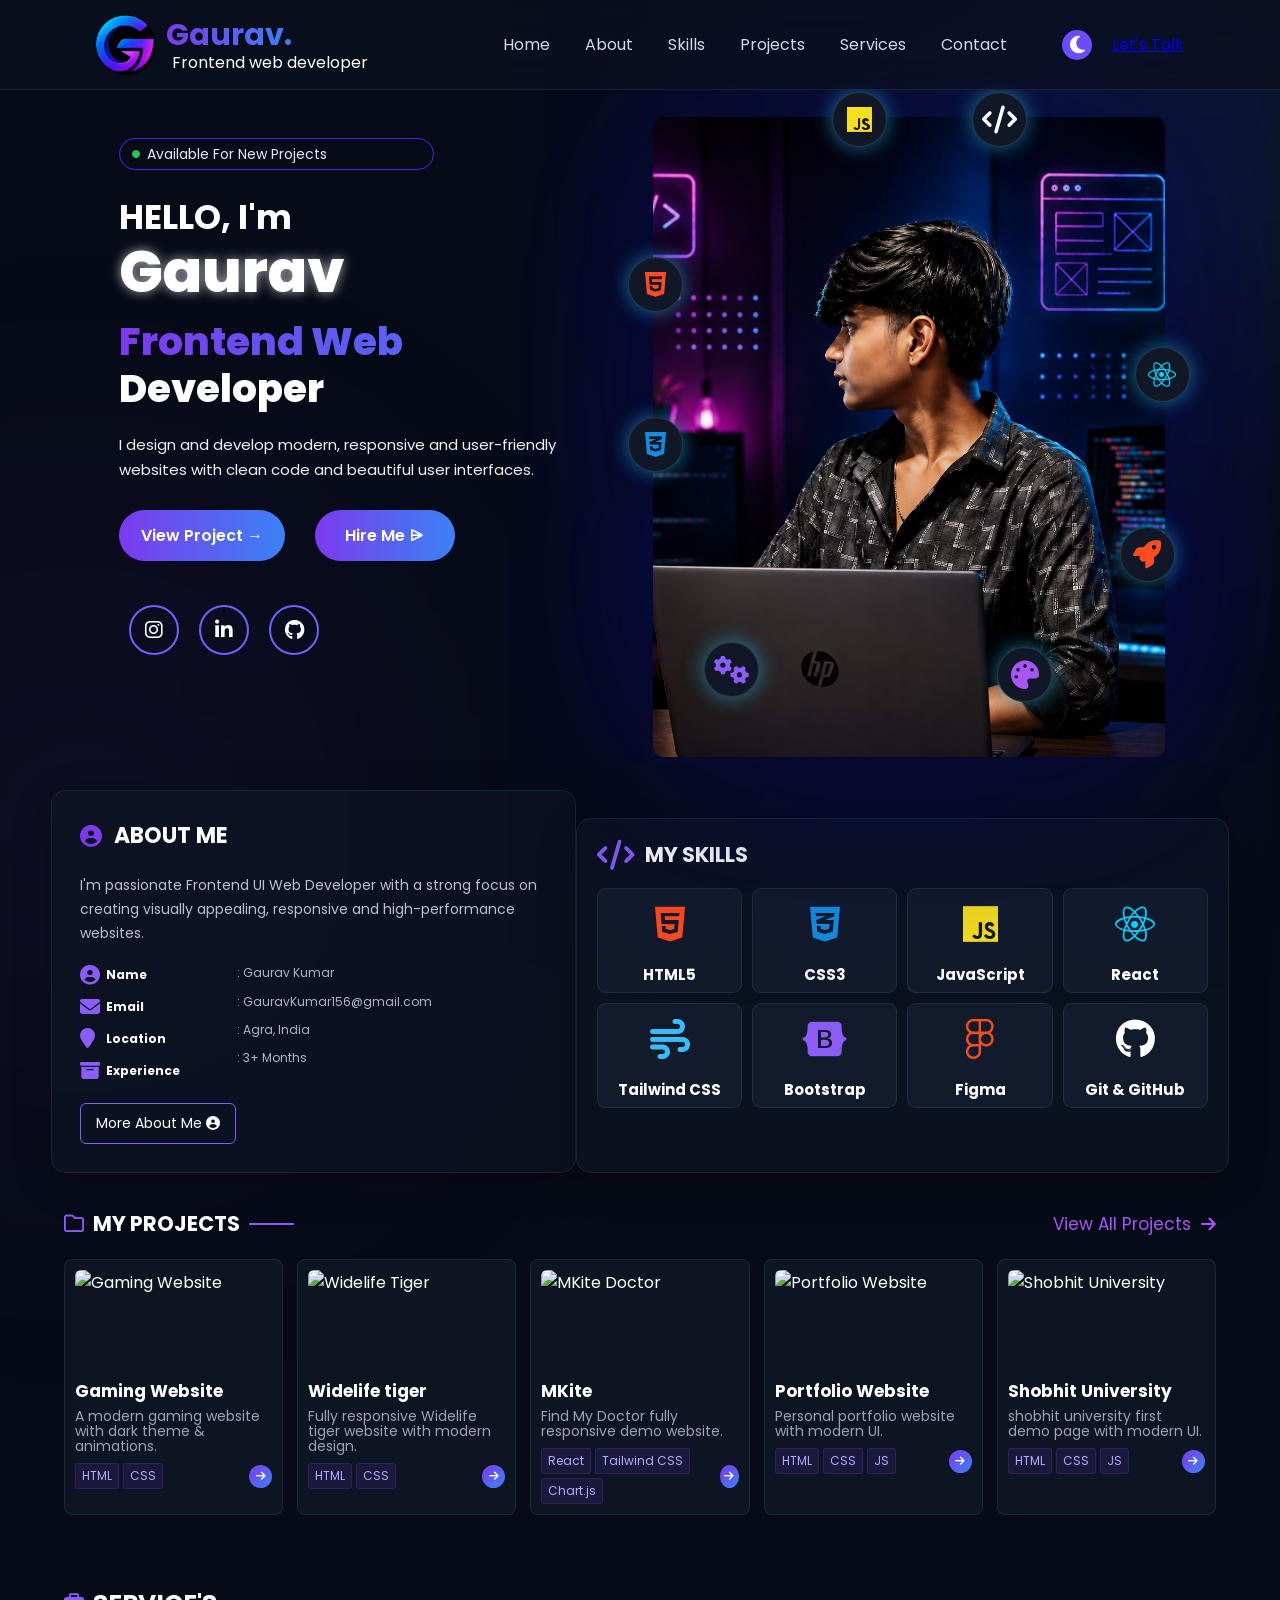
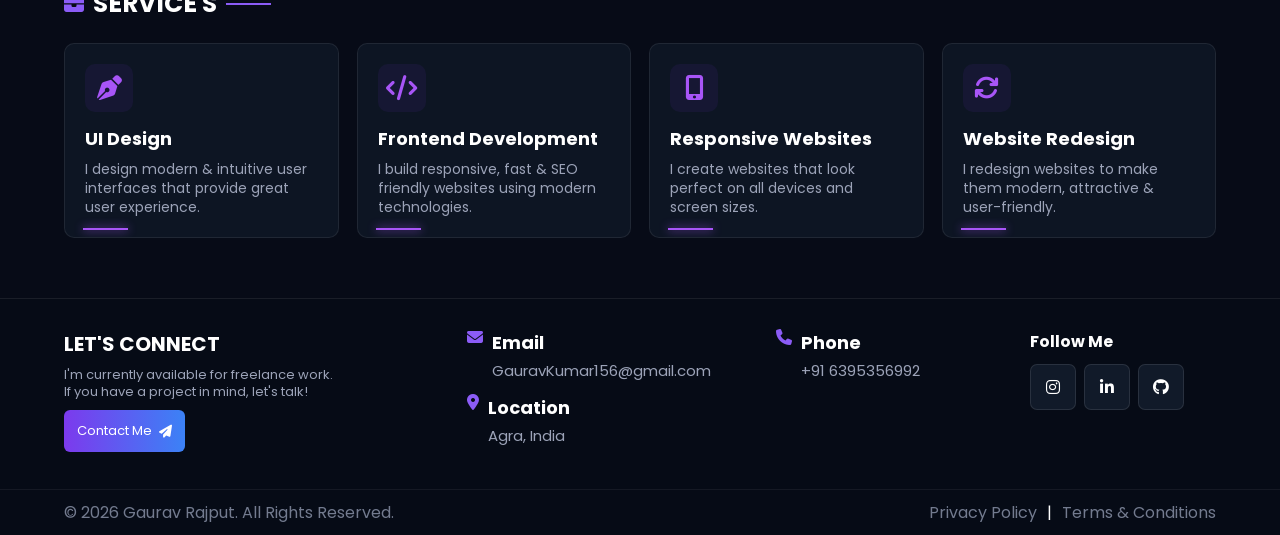
==== commit 1f8b1a5c: "2nd commit" ====
--- a/index.html
+++ b/index.html
@@ -26,9 +26,7 @@
 <body>
 
 
-    <!-- =====================================================
-         HEADER
-    ====================================================== -->
+    <!-- ============= HEADER====================-->
 
     <header class="header">
 
@@ -60,7 +58,7 @@
 
             <i class="fa-solid fa-moon theme-icon"></i>
 
-            <a href="#contact" class="talk-btn">
+            <a class="hatbtn" href="#contact" class="talk-btn">
                 Let's Talk
             </a>
 
@@ -298,7 +296,7 @@
 
                         <i class="fa fa-user-circle"></i>
 
-                        <h4 style="font-size:18px;">Name</h4>
+                        <h4>Name</h4>
 
                     </div>
 
@@ -307,7 +305,7 @@
 
                         <i class="fa fa-envelope"></i>
 
-                        <h4 style="font-size:18px;">Email</h4>
+                        <h4>Email</h4>
 
                     </div>
 
@@ -316,7 +314,7 @@
 
                         <i class="fa fa-map-marker"></i>
 
-                        <h4 style="font-size:18px;">Location</h4>
+                        <h4>Location</h4>
 
                     </div>
 
@@ -325,7 +323,7 @@
 
                         <i class="fa fa-archive"></i>
 
-                        <h4 style="font-size:18px;">Experience</h4>
+                        <h4>Experience</h4>
 
                     </div>
 
@@ -337,13 +335,13 @@
 
                 <div class="about-values">
 
-                    <p style="font-size:18px;">: Gaurav Kumar</p>
-
-                    <p style="font-size:18px;">: GauravKumar156@gmail.com</p>
-
-                    <p style="font-size:18px;">: Agra, India</p>
-
-                    <p style="font-size:18px;">: 3+ Months</p>
+                    <p>: Gaurav Kumar</p>
+
+                    <p>: GauravKumar156@gmail.com</p>
+
+                    <p>: Agra, India</p>
+
+                    <p>: 3+ Months</p>
 
                 </div>
 
--- a/style.css
+++ b/style.css
@@ -743,7 +743,7 @@
 .about-description {
     color: #aeb4c8;
 
-    font-size: 17px;
+    font-size: 19px;
 
     line-height: 20px;
 
@@ -1366,7 +1366,7 @@
 }
 
 .footer-social h4 {
-    font-size: 19`
+    font-size: 19
     px;
 
     margin-bottom: 10px;
@@ -1551,6 +1551,8 @@
 
         gap: 12px;
     }
+
+ 
 
     .about-section>.about i {
         color: #7c3aed;
@@ -1818,6 +1820,13 @@
         overflow-x: hidden !important;
     }
 
+       .pp{
+        display: none;
+    }
+
+    .hatbtn{
+        display: none;
+    }
 
     /* =====================================================
        HEADER
@@ -2160,7 +2169,7 @@
     }
 
     .about h2 {
-        font-size: 25px;
+        font-size: 17px;
 
         white-space: nowrap;
     }
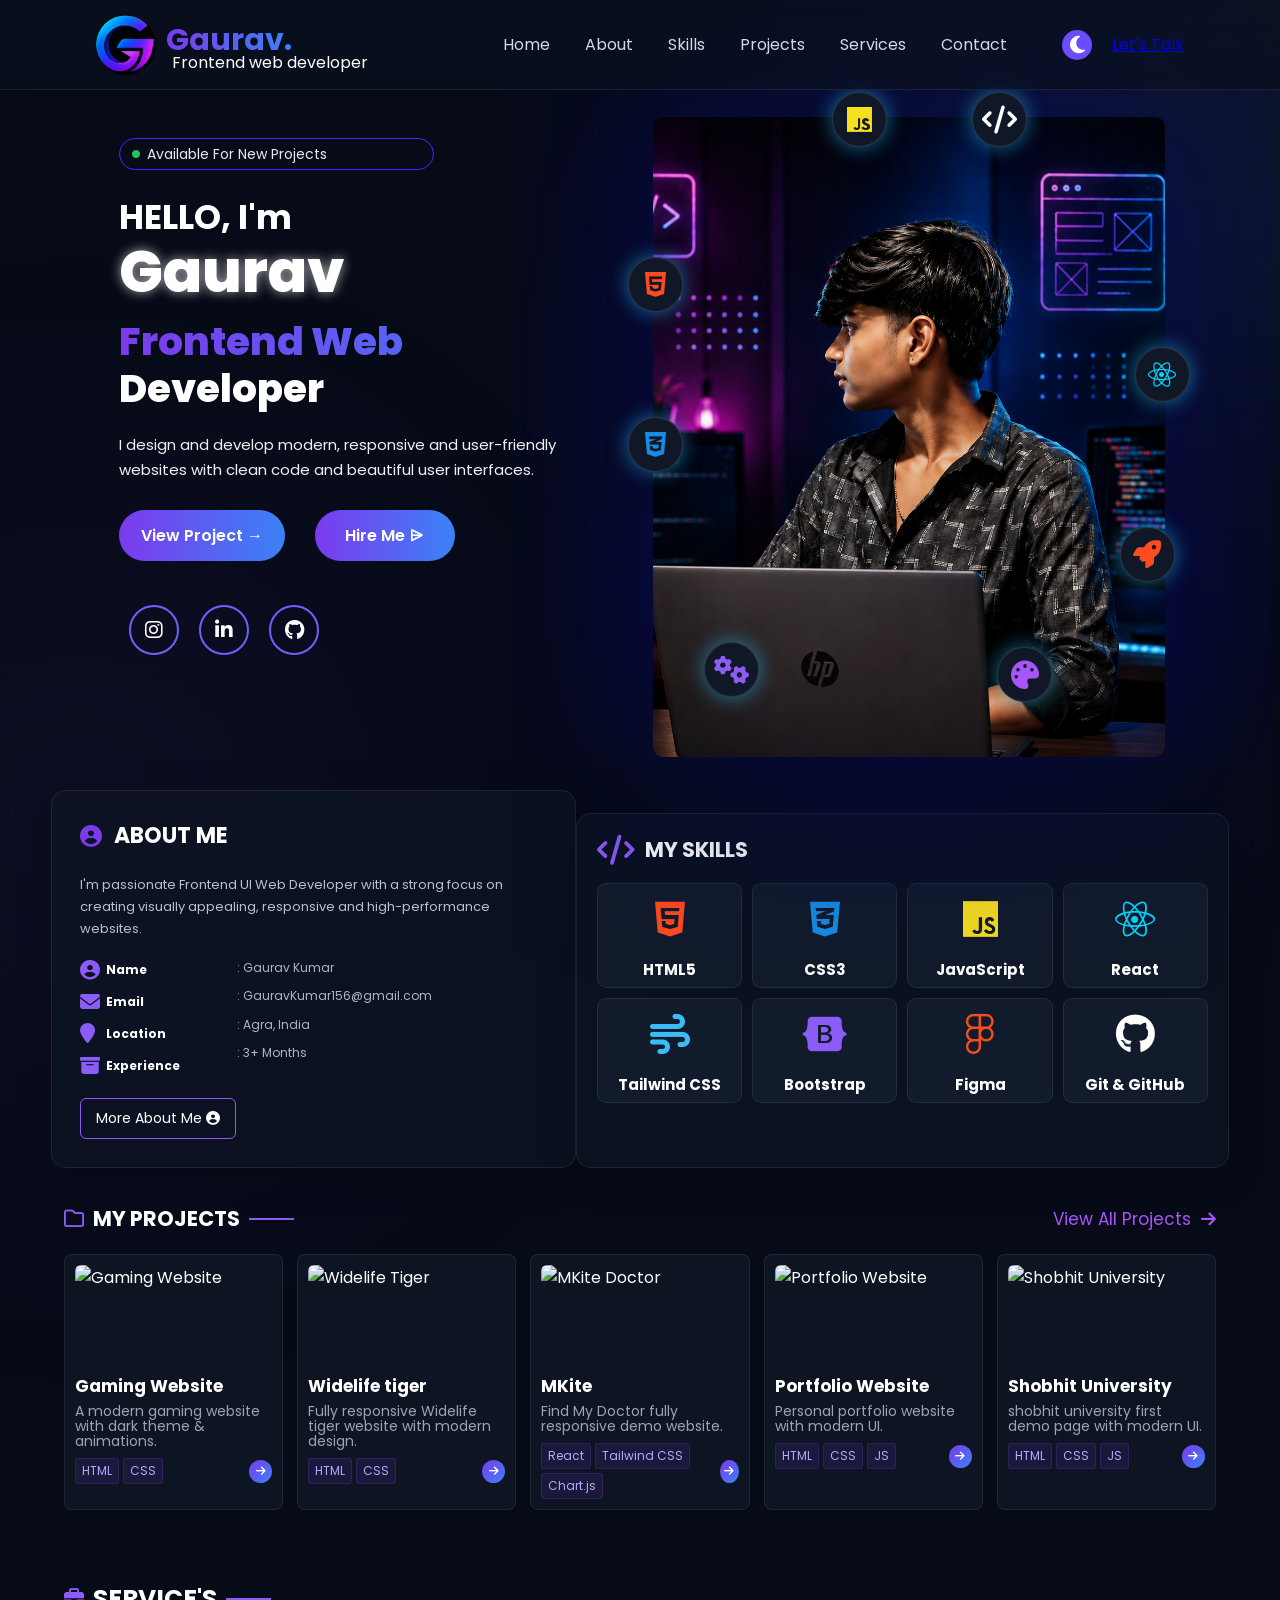
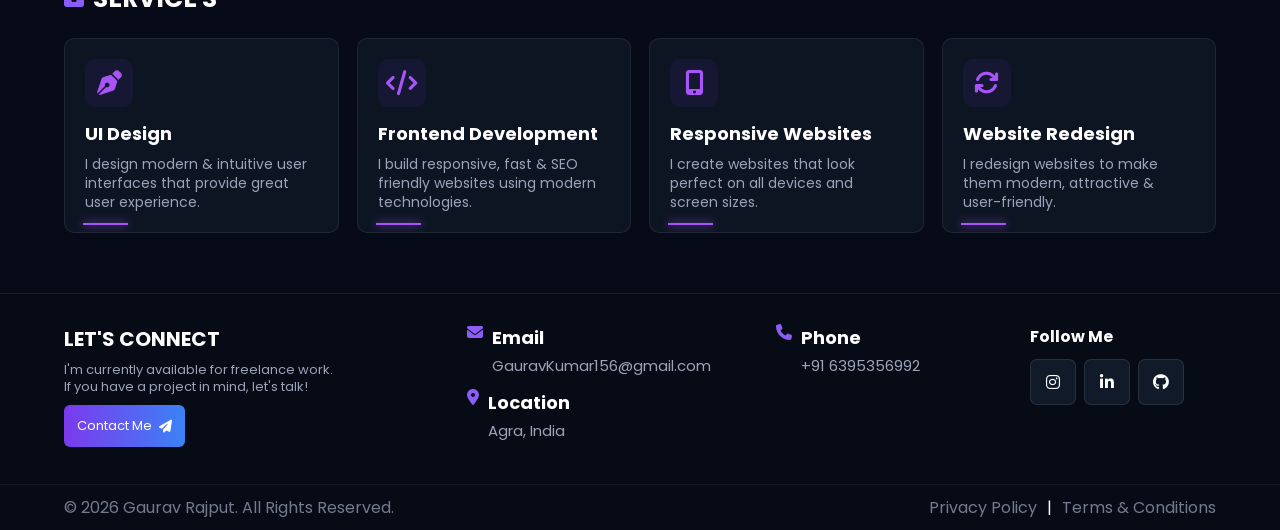
==== commit 9cac4c1c: "3th commit" ====
--- a/index.html
+++ b/index.html
@@ -35,7 +35,7 @@
 
             <img src="Screenshot 2026-08-06 194315.png" alt="Gaurav Logo">
 
-            <span style="margin-top: -20px;">Gaurav.</span>
+            <span class="hhhh">Gaurav.</span>
 
         </a>
 
@@ -81,32 +81,32 @@
 
                 <a href="#home">
                     <i class="fa-solid fa-house"></i>
-                    Home
+                    <span class="mmm">Home</span>
                 </a>
 
                 <a href="#about">
                     <i class="fa-solid fa-user"></i>
-                    About
+                   <span class="mmm"> About</span>
                 </a>
 
                 <a href="#skills">
                     <i class="fa-solid fa-code"></i>
-                    Skills
+                    <span class="mmm">Skills</span>
                 </a>
 
                 <a href="#projects">
                     <i class="fa-solid fa-folder"></i>
-                    Projects
+                    <span class="mmm">Projects</span>
                 </a>
 
                 <a href="#services">
                     <i class="fa-solid fa-briefcase"></i>
-                    Services
+                    <span class="mmm">Services</span>
                 </a>
 
                 <a href="#contact">
                     <i class="fa-solid fa-envelope"></i>
-                    Contact
+                    <span class="mmm">Contact</span>
                 </a>
 
             </div>
--- a/style.css
+++ b/style.css
@@ -117,14 +117,14 @@
     height: 60px;
 
     object-fit: contain;
-   border-radius: 50%;
+    border-radius: 50%;
     display: block;
 }
 
 .logo h2,
 .logo span {
     margin-left: 10px;
-
+    margin-top: -10px;
     font-size: 30px;
     font-weight: 700;
 
@@ -779,7 +779,7 @@
     gap: 7px;
 }
 
-.hh{
+.hh {
     font-size: 20px;
 }
 
@@ -801,7 +801,7 @@
     font-size: 27px;
 }
 
-.about-values p{
+.about-values p {
     margin: 0;
 
 }
@@ -817,11 +817,11 @@
     padding: 11px 15px;
 
     border: 1px solid #8b5cf6;
- background-color: #8b5cf6;
+    background-color: #8b5cf6;
     color: #fff;
 
     border-radius: 6px;
-   font-size: 14px;
+    font-size: 14px;
     cursor: pointer;
 }
 
@@ -829,8 +829,8 @@
     transform: translateY(-3px);
     box-shadow:
         0 0 20px rgba(139, 92, 246, .2);
-       
-        transition: 0.2s ease;
+
+    transition: 0.2s ease;
 }
 
 /* =========================================================
@@ -864,7 +864,7 @@
 .skills-title i {
     color: #8b5cf6;
 
-    font-size:30px;
+    font-size: 30px;
 }
 
 .skills-title h2 {
@@ -1366,8 +1366,7 @@
 }
 
 .footer-social h4 {
-    font-size: 19
-    px;
+    font-size: 19 px;
 
     margin-bottom: 10px;
 }
@@ -1552,7 +1551,7 @@
         gap: 12px;
     }
 
- 
+
 
     .about-section>.about i {
         color: #7c3aed;
@@ -1571,7 +1570,7 @@
 
         color: #b9c0d2;
 
-        font-size: 14px;
+        font-size: 13px;
 
         line-height: 1.7;
 
@@ -1820,13 +1819,20 @@
         overflow-x: hidden !important;
     }
 
-       .pp{
+
+    .mobile-menu
+    i {
+        font-size: 19px;
+    }
+
+    .mmm {
+        font-size: 12px;
+    }
+
+    .hatbtn {
         display: none;
     }
 
-    .hatbtn{
-        display: none;
-    }
 
     /* =====================================================
        HEADER
@@ -2674,8 +2680,8 @@
     }
 
     .logo img {
-        width:35% !important;
-      border-radius: 50% !important;
+        width: 35% !important;
+        border-radius: 50% !important;
     }
 
     .logo h2,
@@ -2684,7 +2690,7 @@
         margin-top: -10px !important;
     }
 
-    .pp{
+    .pp {
         font-size: 10px !important;
         margin-left: -85px !important;
         margin-top: 20px !important;
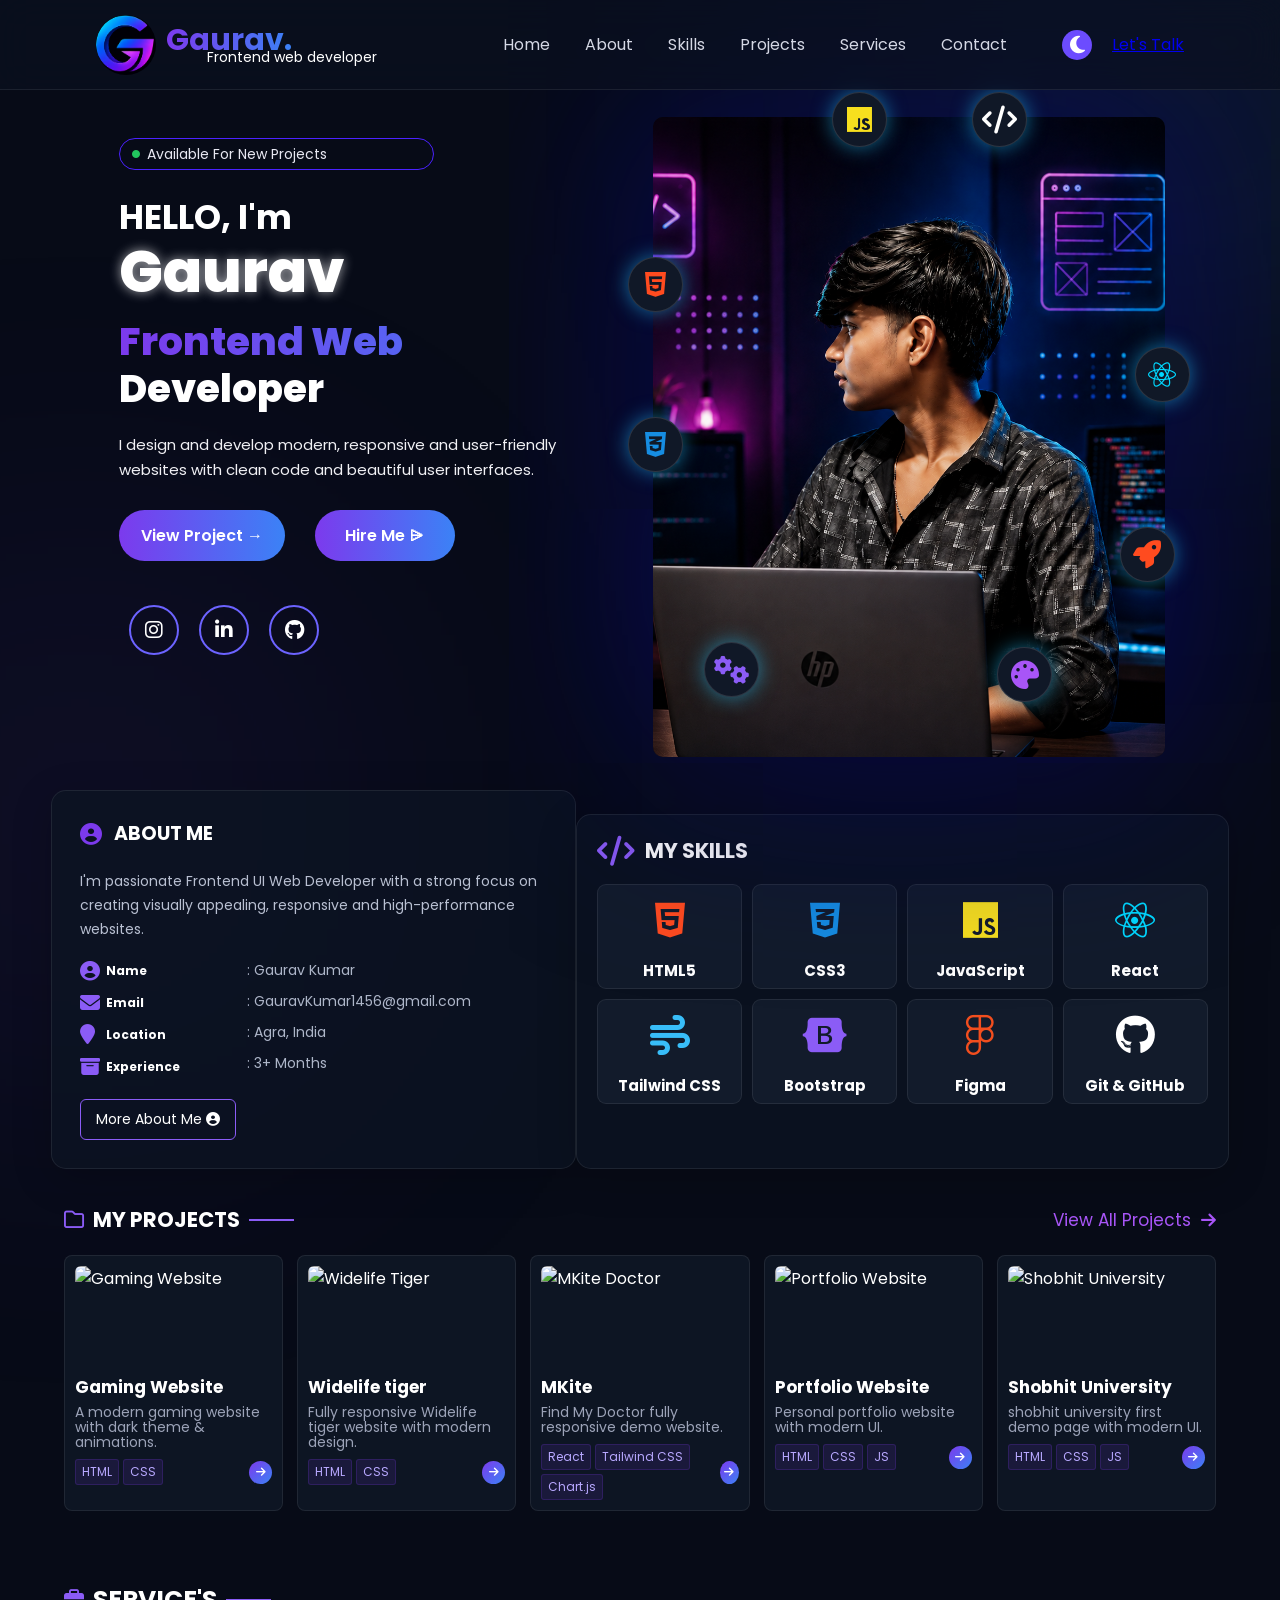
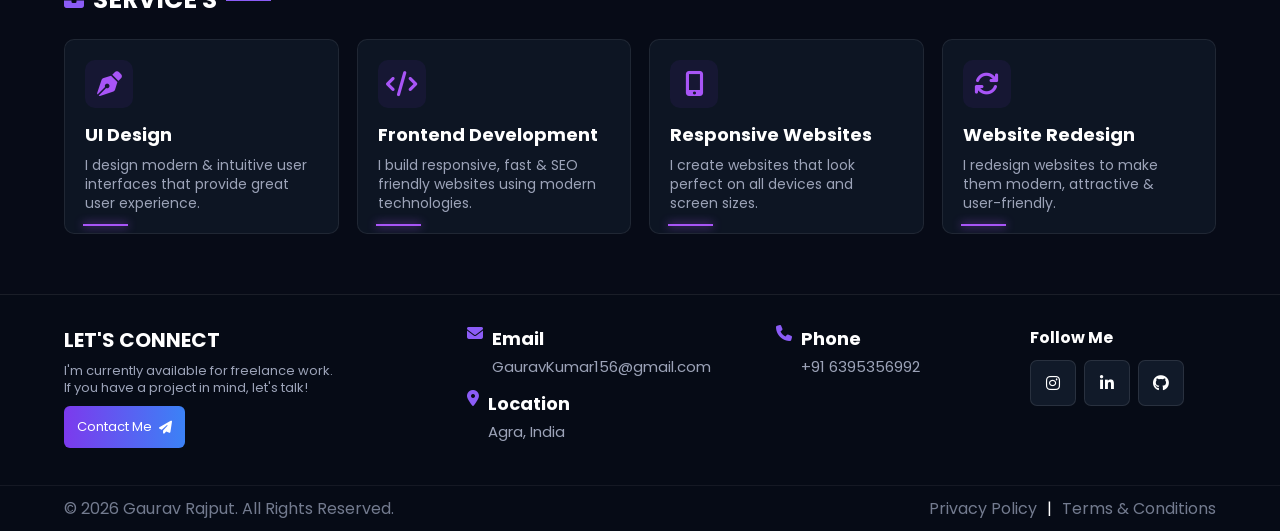
==== commit 5e294acc: "bas" ====
--- a/index.html
+++ b/index.html
@@ -39,7 +39,7 @@
 
         </a>
 
-        <p class="pp" style="margin-top: 35px; margin-left: -120px;white-space: nowrap;">Frontend web developer</p>
+        <p class="pp">Frontend web developer</p>
         <!-- DESKTOP NAV -->
         <nav class="navbar">
 
@@ -86,7 +86,7 @@
 
                 <a href="#about">
                     <i class="fa-solid fa-user"></i>
-                   <span class="mmm"> About</span>
+                    <span class="mmm"> About</span>
                 </a>
 
                 <a href="#skills">
@@ -268,14 +268,14 @@
                 <i class="fa fa-user-circle" aria-hidden="true">
                 </i>
 
-                <h2>
+                <h2 style="font-size: 19px;">
                     ABOUT ME
                 </h2>
 
             </div>
 
 
-            <p class="about-description">
+            <p class="about-description" style="font-size: 14px;">
 
                 I'm passionate Frontend UI Web Developer with a
                 strong focus on creating visually appealing,
@@ -335,13 +335,13 @@
 
                 <div class="about-values">
 
-                    <p>: Gaurav Kumar</p>
-
-                    <p>: GauravKumar156@gmail.com</p>
-
-                    <p>: Agra, India</p>
-
-                    <p>: 3+ Months</p>
+                    <p style="font-size: 14px; margin-left: 10px;">: Gaurav Kumar</p>
+
+                    <p style="font-size: 14px; margin-left: 10px;">: GauravKumar1456@gmail.com</p>
+
+                    <p style="font-size: 14px; margin-left: 10px;">: Agra, India</p>
+
+                    <p style="font-size: 14px; margin-left: 10px;">: 3+ Months</p>
 
                 </div>
 
@@ -610,7 +610,7 @@
 
                     <p>
                         Fully responsive Widelife tiger website with modern
-                         design.
+                        design.
                     </p>
 
 
--- a/style.css
+++ b/style.css
@@ -1432,6 +1432,23 @@
     gap: 10px;
 }
 
+@media (min-width: 425px) {
+
+    .pp {
+        font-size: 14px;
+        margin-top: 25px;
+        margin-left: -85px;
+        white-space: nowrap;
+    }
+
+    .about-description {
+        font-size: 1px;
+    }
+   .footer{
+
+   }
+
+}
 
 /* =========================================================
    TABLET
@@ -1820,8 +1837,7 @@
     }
 
 
-    .mobile-menu
-    i {
+    .mobile-menu i {
         font-size: 19px;
     }
 
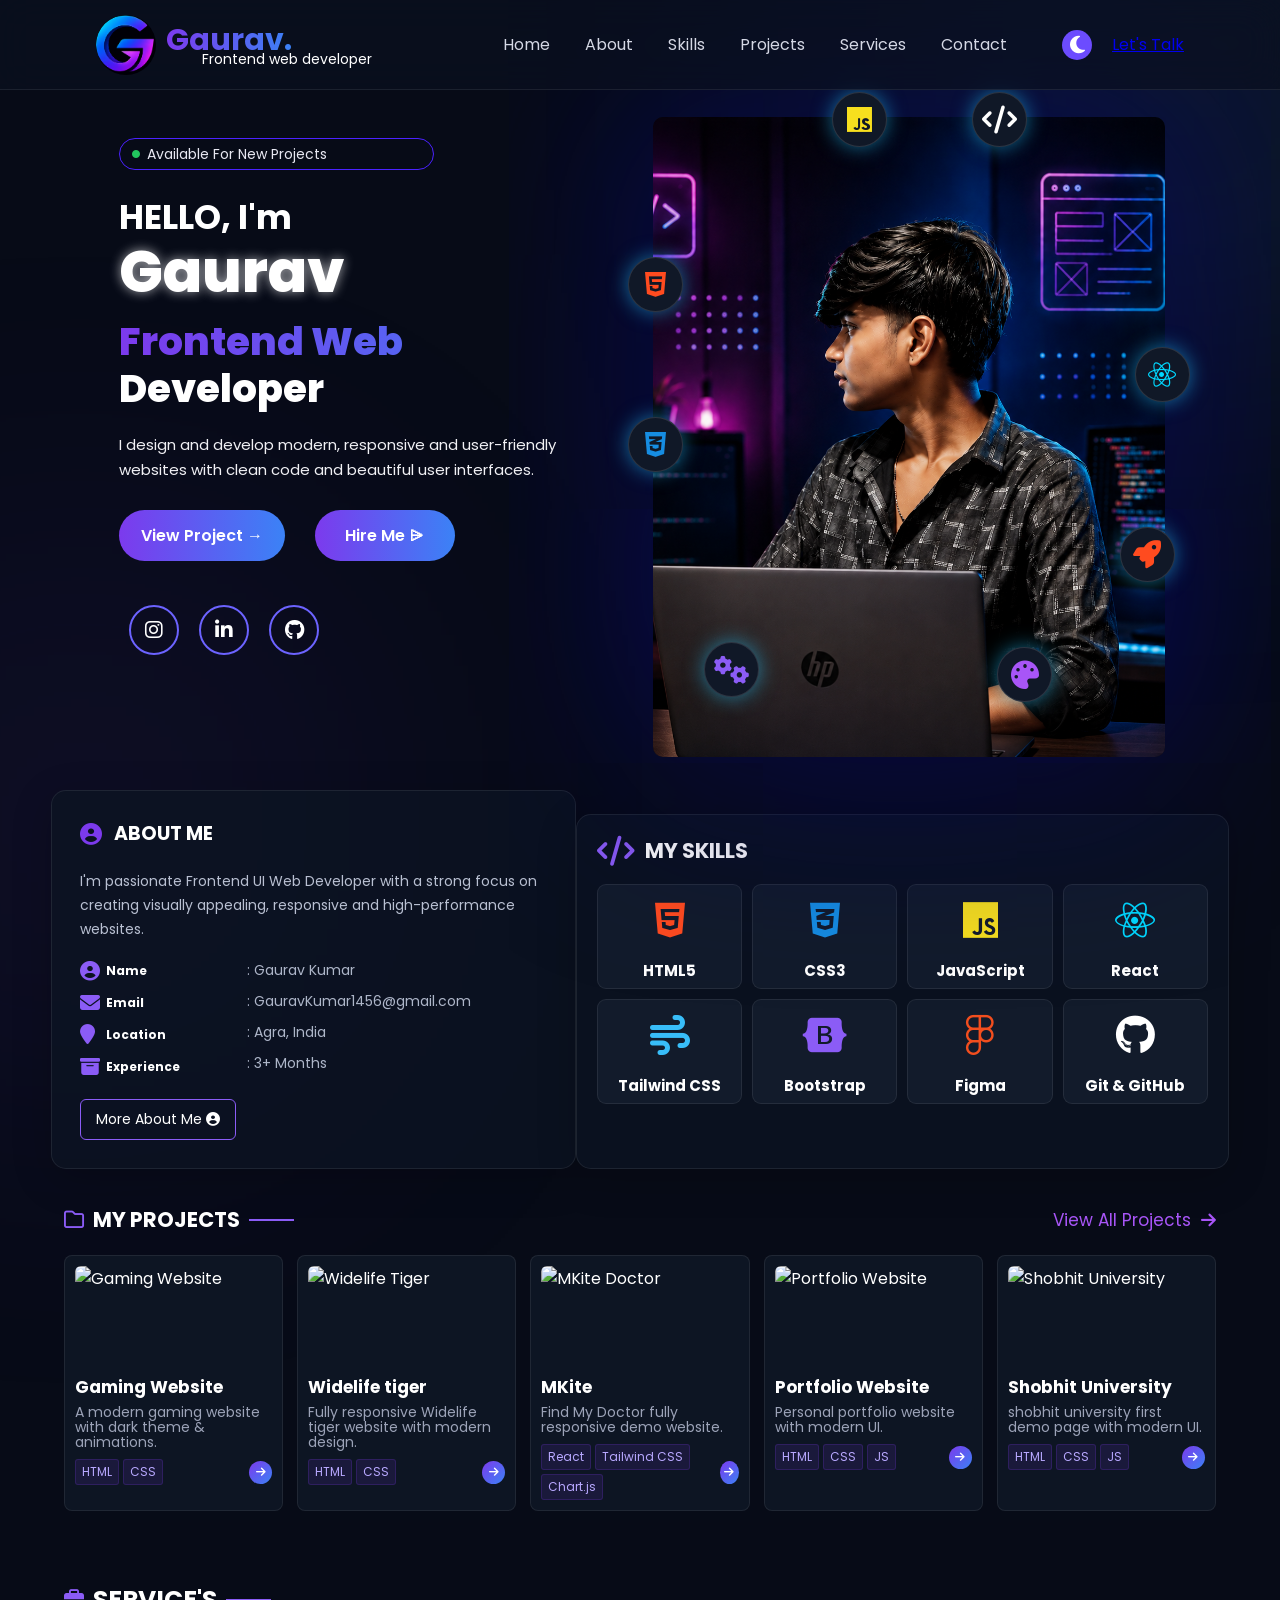
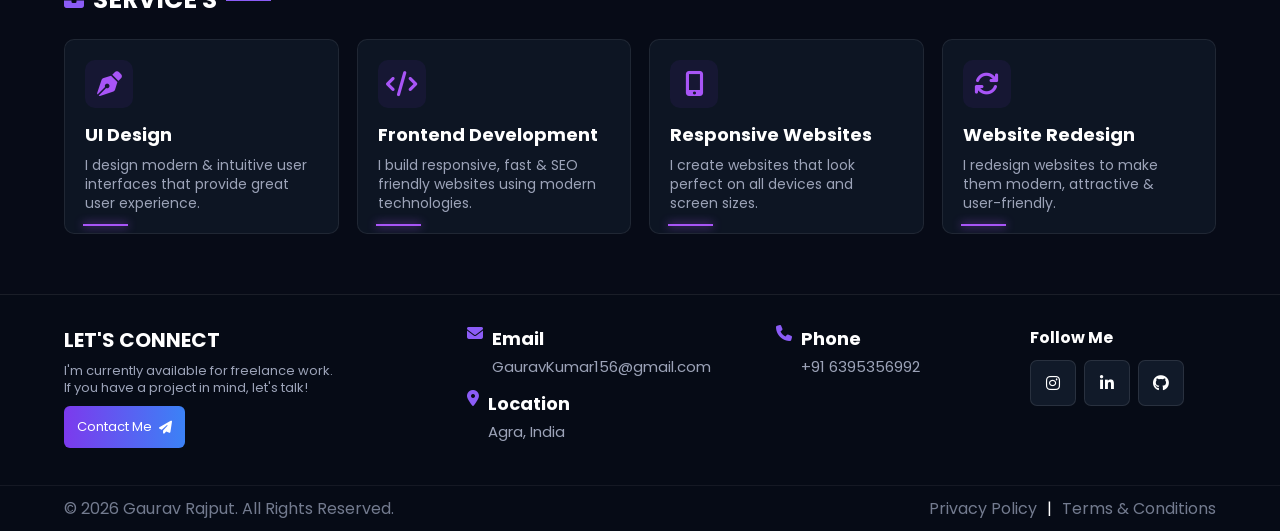
==== commit 3483456a: "pp" ====
--- a/index.html
+++ b/index.html
@@ -39,7 +39,7 @@
 
         </a>
 
-        <p class="pp">Frontend web developer</p>
+        <p class="pp" style="margin-left:-90px;margin-top: 30px;">Frontend web developer</p>
         <!-- DESKTOP NAV -->
         <nav class="navbar">
 
--- a/style.css
+++ b/style.css
@@ -98,7 +98,6 @@
     z-index: 9999;
 }
 
-
 /* =========================================================
    LOGO
 ========================================================= */
@@ -243,7 +242,6 @@
 
 .talk-btn {
     display: inline-flex;
-
     align-items: center;
     justify-content: center;
 
@@ -1432,7 +1430,7 @@
     gap: 10px;
 }
 
-@media (min-width: 425px) {
+@media (min-width: 360px) {
 
     .pp {
         font-size: 14px;
@@ -1444,98 +1442,9 @@
     .about-description {
         font-size: 1px;
     }
-   .footer{
-
-   }
-
-}
-
-/* =========================================================
-   TABLET
-========================================================= */
-
-@media (min-width: 701px) and (max-width: 1100px) {
-
-    header {
-        padding: 0 4%;
-    }
-
-    .developer-text {
-        display: none;
-    }
-
-    header nav {
-        gap: 18px;
-
-        margin-right: 20px;
-    }
-
-    header nav a {
-        font-size: 13px;
-    }
-
-    .hero-content {
-        left: 5%;
-
-        width: 43%;
-    }
-
-    .hero-content .hero-name {
-        font-size: 48px;
-    }
-
-    .hero-content .hero-role {
-        font-size: 30px;
-    }
-
-    .hero-content .hero-developer {
-        font-size: 32px;
-    }
-
-    .hero-content .hero-description {
-        font-size: 13px;
-    }
-
-    .hero-image {
-        right: 4%;
-
-        width: 46%;
-
-        height: 560px;
-    }
-
-    .about-section {
-        width: 46%;
-
-        margin-left: 3%;
-    }
-
-    .skills-section {
-        width: 46%;
-
-        margin-right: 3%;
-    }
-
-    .projects-container {
-        grid-template-columns:
-            repeat(3, 1fr);
-    }
-
-    .services-grid {
-        grid-template-columns:
-            repeat(2, 1fr);
-    }
-
-    .footer-container {
-        grid-template-columns:
-            repeat(2, 1fr);
-    }
-}
-
-
-/* =========================================================
-   DESKTOP ABOUT + SKILLS SIDE BY SIDE
-========================================================= */
+
+}
+
 
 @media (min-width: 701px) {
 
@@ -2659,7 +2568,7 @@
    SMALL MOBILE
 ========================================================= */
 
-@media (max-width: 400px) {
+@media (max-width: 360px) {
 
     .hero-content .hero-name {
         font-size: 36px !important;
@@ -2681,6 +2590,7 @@
     .project-image {
         width: 95px;
     }
+ 
 }
 
 
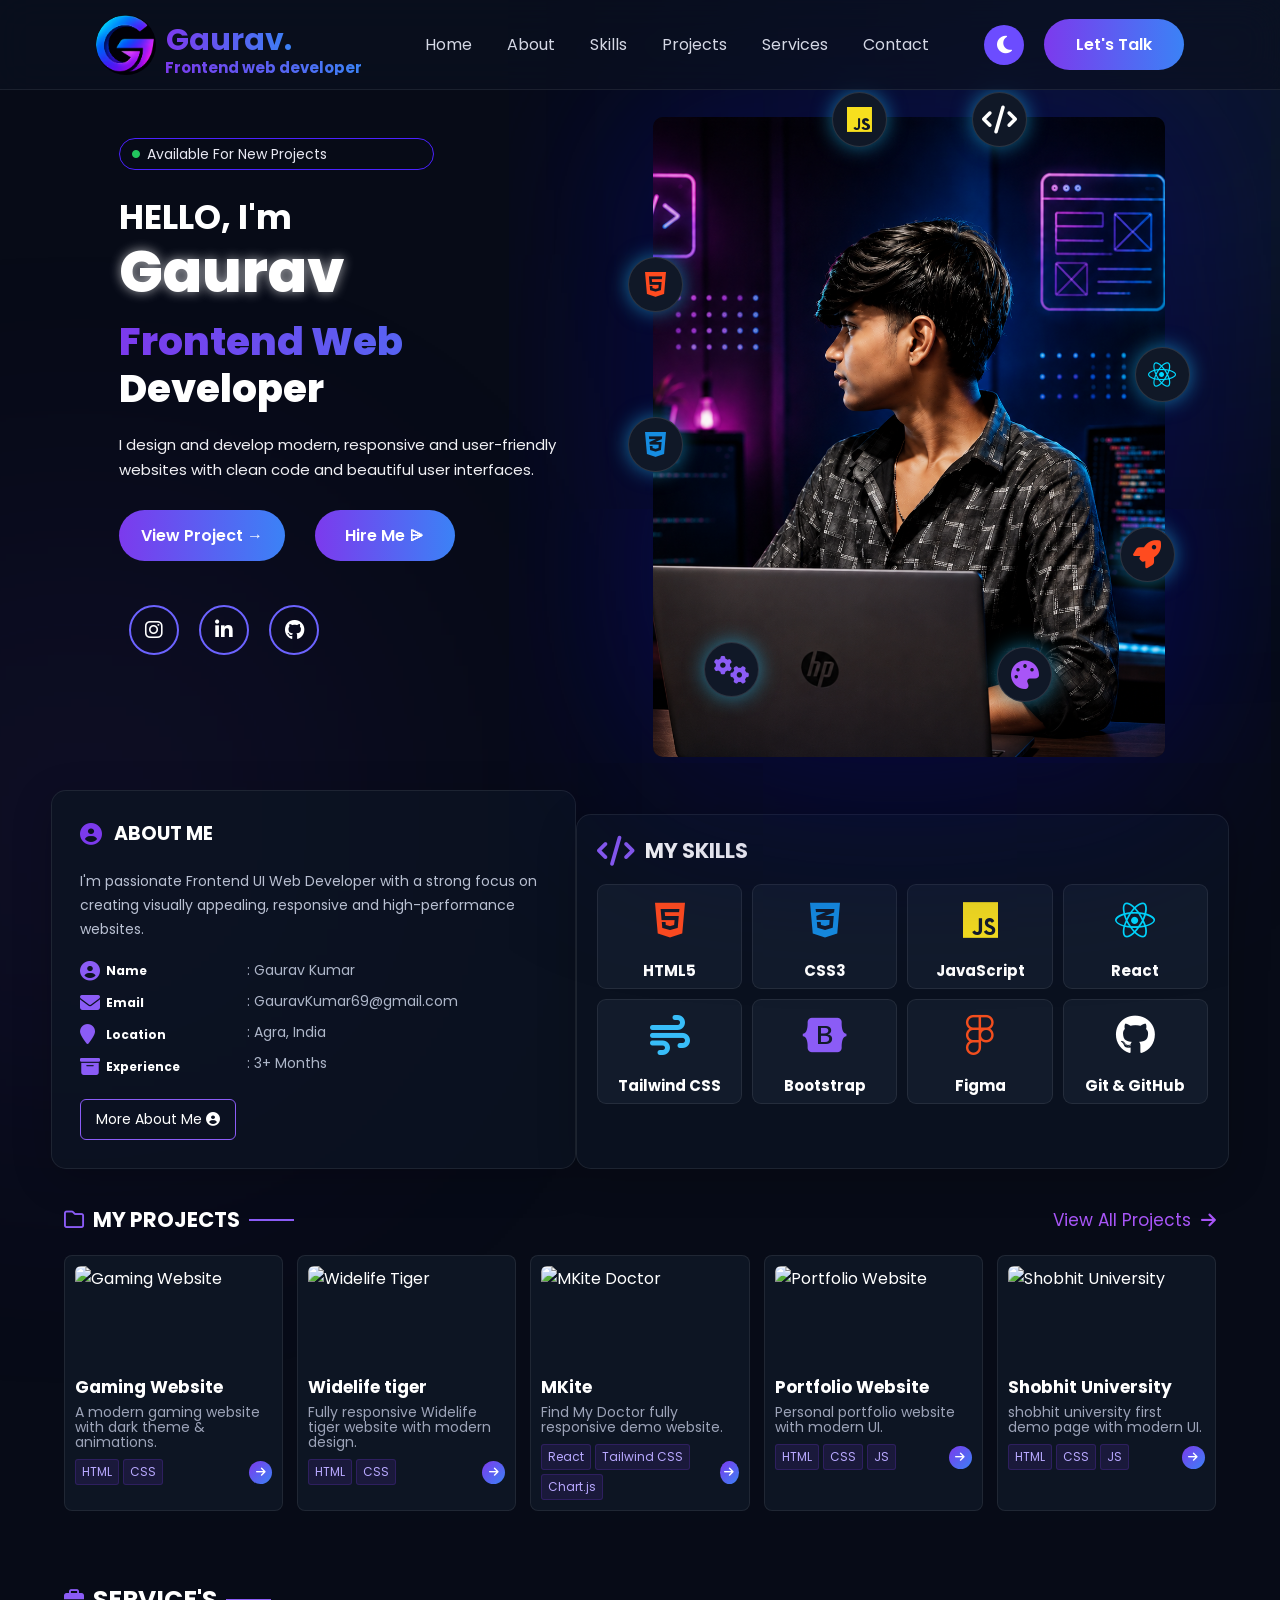
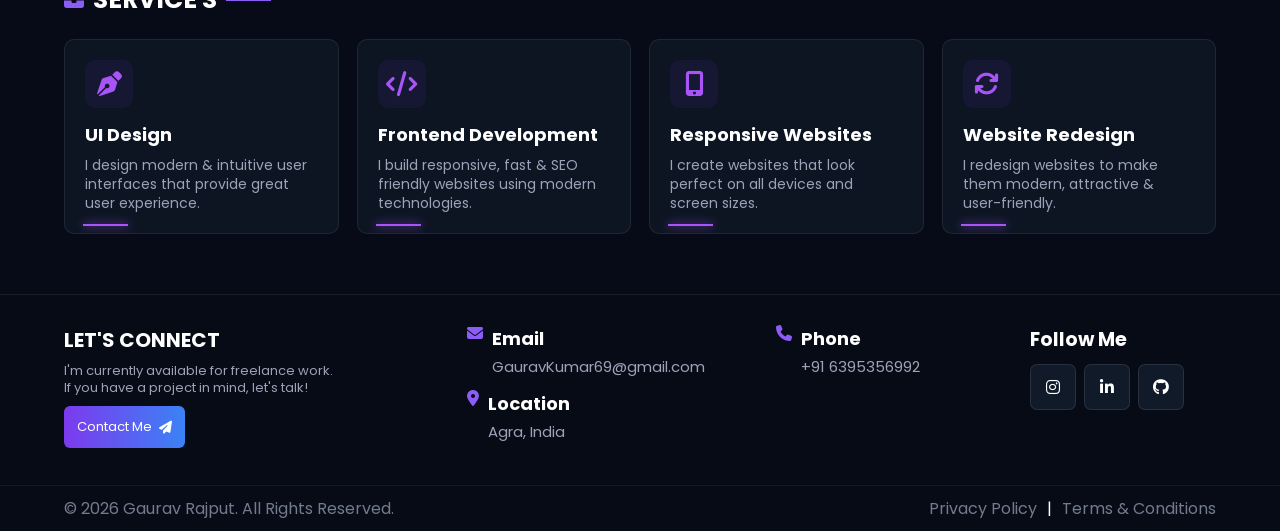
==== commit eae62d3f: "last commit" ====
--- a/index.html
+++ b/index.html
@@ -35,11 +35,11 @@
 
             <img src="Screenshot 2026-08-06 194315.png" alt="Gaurav Logo">
 
-            <span class="hhhh">Gaurav.</span>
+            <span class="hhhh">Gaurav. <br><span style="font-size: 15px;position:absolute;margin-top: 5px;margin-left: -1px;">Frontend web developer</span>
 
         </a>
 
-        <p class="pp" style="margin-left:-90px;margin-top: 30px;">Frontend web developer</p>
+        <p class="pp"></p>
         <!-- DESKTOP NAV -->
         <nav class="navbar">
 
@@ -56,9 +56,9 @@
         <!-- HEADER RIGHT -->
         <div class="header-right">
 
-            <i class="fa-solid fa-moon theme-icon"></i>
-
-            <a class="hatbtn" href="#contact" class="talk-btn">
+           <a class="moonfaa" href="moon.html"> <i class="fa-solid fa-moon theme-icon"></i></a>
+
+            <a class="hatbtn talk-btn" href="#contact">
                 Let's Talk
             </a>
 
@@ -337,7 +337,7 @@
 
                     <p style="font-size: 14px; margin-left: 10px;">: Gaurav Kumar</p>
 
-                    <p style="font-size: 14px; margin-left: 10px;">: GauravKumar1456@gmail.com</p>
+                    <p style="font-size: 14px; margin-left: 10px;">: GauravKumar69@gmail.com</p>
 
                     <p style="font-size: 14px; margin-left: 10px;">: Agra, India</p>
 
@@ -948,7 +948,7 @@
                         </h4>
 
                         <p>
-                            GauravKumar156@gmail.com
+                            GauravKumar69@gmail.com
                         </p>
 
                     </div>
--- a/style.css
+++ b/style.css
@@ -29,6 +29,7 @@
 
 body::before {
     content: "";
+
     position: fixed;
 
     width: 500px;
@@ -50,6 +51,7 @@
 
 body::after {
     content: "";
+
     position: fixed;
 
     width: 400px;
@@ -83,6 +85,7 @@
     align-items: center;
 
     position: fixed;
+
     top: 0;
     left: 0;
 
@@ -97,6 +100,7 @@
 
     z-index: 9999;
 }
+
 
 /* =========================================================
    LOGO
@@ -116,7 +120,9 @@
     height: 60px;
 
     object-fit: contain;
+
     border-radius: 50%;
+
     display: block;
 }
 
@@ -124,6 +130,7 @@
 .logo span {
     margin-left: 10px;
     margin-top: -10px;
+
     font-size: 30px;
     font-weight: 700;
 
@@ -131,9 +138,11 @@
 
     white-space: nowrap;
 
-    background: linear-gradient(90deg,
-            #7c3aed,
-            #3b82f6);
+    background: linear-gradient(
+        90deg,
+        #7c3aed,
+        #3b82f6
+    );
 
     -webkit-background-clip: text;
     -webkit-text-fill-color: transparent;
@@ -208,6 +217,14 @@
     flex-shrink: 0;
 }
 
+.header-right i {
+    padding: 20px;
+}
+
+.moonfaa {
+    text-decoration: none;
+}
+
 
 /* =========================================================
    THEME ICON
@@ -232,6 +249,7 @@
 
 .fa-moon {
     font-size: 20px;
+
     cursor: pointer;
 }
 
@@ -249,13 +267,13 @@
 
     min-width: 140px;
 
-    border: 0;
-
     border-radius: 40px;
 
-    background: linear-gradient(90deg,
-            #7c3aed,
-            #3b82f6);
+    background: linear-gradient(
+        90deg,
+        #7c3aed,
+        #3b82f6
+    );
 
     color: #fff;
 
@@ -265,14 +283,16 @@
 
     cursor: pointer;
 
-    transition: .35s;
+    transition:
+        transform 0.35s ease,
+        box-shadow 0.35s ease;
 }
 
 .talk-btn:hover {
     transform: translateY(-3px);
 
     box-shadow:
-        0 10px 25px rgba(59, 130, 246, .35);
+        0 10px 25px rgba(59, 130, 246, 0.35);
 }
 
 
@@ -424,9 +444,11 @@
 
     font-weight: 800;
 
-    background: linear-gradient(90deg,
-            #7c3aed,
-            #3b82f6);
+    background: linear-gradient(
+        90deg,
+        #7c3aed,
+        #3b82f6
+    );
 
     -webkit-background-clip: text;
     -webkit-text-fill-color: transparent;
@@ -540,7 +562,7 @@
     overflow: visible;
 }
 
-.hero-image>img {
+.hero-image > img {
     display: block;
 
     width: 100%;
@@ -598,7 +620,8 @@
 
     font-size: 28px;
 
-    animation: float 3s ease-in-out infinite;
+    animation:
+        float 3s ease-in-out infinite;
 }
 
 .hero-image .image-box .html {
@@ -669,7 +692,6 @@
 ========================================================= */
 
 @keyframes float {
-
     0%,
     100% {
         transform: translateY(0);
@@ -706,7 +728,7 @@
 ========================================================= */
 
 .about-section {
-    width: 90%;
+    width: 80%;
     max-width: 650px;
 
     margin: 0 0 40px 5%;
@@ -781,8 +803,6 @@
     font-size: 20px;
 }
 
-
-
 .about-labels i {
     color: #8b5cf6;
 }
@@ -801,7 +821,6 @@
 
 .about-values p {
     margin: 0;
-
 }
 
 
@@ -815,22 +834,28 @@
     padding: 11px 15px;
 
     border: 1px solid #8b5cf6;
+
     background-color: #8b5cf6;
+
     color: #fff;
 
     border-radius: 6px;
+
     font-size: 14px;
+
     cursor: pointer;
 }
 
 .btnpp:hover {
     transform: translateY(-3px);
+
     box-shadow:
         0 0 20px rgba(139, 92, 246, .2);
 
     transition: 0.2s ease;
 }
 
+
 /* =========================================================
    SKILLS SECTION
 ========================================================= */
@@ -886,6 +911,7 @@
     flex-direction: column;
 
     align-items: center;
+
     justify-content: center;
 
     gap: 8px;
@@ -968,6 +994,7 @@
     display: flex;
 
     align-items: center;
+
     justify-content: space-between;
 
     margin-bottom: 20px;
@@ -1074,7 +1101,6 @@
     font-size: 17px;
 
     margin-top: 8px;
-
     margin-bottom: 5px;
 }
 
@@ -1092,6 +1118,7 @@
     display: flex;
 
     align-items: center;
+
     justify-content: space-between;
 
     margin-top: 9px;
@@ -1126,15 +1153,18 @@
     display: flex;
 
     align-items: center;
+
     justify-content: center;
 
     border-radius: 50%;
 
     color: #fff;
 
-    background: linear-gradient(135deg,
-            #7c3aed,
-            #3b82f6);
+    background: linear-gradient(
+        135deg,
+        #7c3aed,
+        #3b82f6
+    );
 
     text-decoration: none;
 
@@ -1324,9 +1354,11 @@
 
     border-radius: 6px;
 
-    background: linear-gradient(90deg,
-            #7c3aed,
-            #3b82f6);
+    background: linear-gradient(
+        90deg,
+        #7c3aed,
+        #3b82f6
+    );
 
     font-size: 13px;
 
@@ -1345,7 +1377,7 @@
     margin-bottom: 12px;
 }
 
-.footer-item>i {
+.footer-item > i {
     color: #8b5cf6;
 }
 
@@ -1364,7 +1396,7 @@
 }
 
 .footer-social h4 {
-    font-size: 19 px;
+    font-size: 19px;
 
     margin-bottom: 10px;
 }
@@ -1407,6 +1439,7 @@
     display: flex;
 
     align-items: center;
+
     justify-content: space-between;
 
     padding: 10px 5%;
@@ -1430,21 +1463,32 @@
     gap: 10px;
 }
 
+
+/* =========================================================
+   EXTRA
+========================================================= */
+
 @media (min-width: 360px) {
 
     .pp {
         font-size: 14px;
+
         margin-top: 25px;
+
         margin-left: -85px;
+
         white-space: nowrap;
     }
 
     .about-description {
         font-size: 1px;
     }
-
-}
-
+}
+
+
+/* =========================================================
+   DESKTOP ABOUT + SKILLS
+========================================================= */
 
 @media (min-width: 701px) {
 
@@ -1467,7 +1511,7 @@
             0 10px 40px rgba(0, 0, 0, .2);
     }
 
-    .about-section>.about {
+    .about-section > .about {
         margin: 0;
 
         display: flex;
@@ -1477,15 +1521,13 @@
         gap: 12px;
     }
 
-
-
-    .about-section>.about i {
+    .about-section > .about i {
         color: #7c3aed;
 
         font-size: 22px;
     }
 
-    .about-section>.about h2 {
+    .about-section > .about h2 {
         font-size: 22px;
 
         color: #fff;
@@ -1520,7 +1562,7 @@
         gap: 12px;
     }
 
-    .about-section .about-labels>div {
+    .about-section .about-labels > div {
         display: flex;
 
         align-items: center;
@@ -1537,7 +1579,7 @@
     }
 
     .about-section .about-labels h4 {
-        margin: 0 !important;
+        margin: 0;
 
         font-size: 12px;
 
@@ -1742,7 +1784,7 @@
         width: 100%;
         max-width: 100%;
 
-        overflow-x: hidden !important;
+        overflow-x: hidden;
     }
 
 
@@ -1765,56 +1807,56 @@
 
     header,
     .header {
-        width: 100% !important;
-
-        height: 70px !important;
-
-        padding: 0 14px !important;
+        width: 100%;
+
+        height: 70px;
+
+        padding: 0 14px;
     }
 
     .logo {
-        display: flex !important;
-
-        align-items: center !important;
+        display: flex;
+
+        align-items: center;
     }
 
     .logo img {
-        width: 38px !important;
-        height: 42px !important;
-
-        margin: 0 !important;
+        width: 38px;
+        height: 42px;
+
+        margin: 0;
     }
 
     .logo h2,
     .logo span {
-        margin-left: 7px !important;
-
-        font-size: 21px !important;
+        margin-left: 7px;
+
+        font-size: 21px;
     }
 
     .developer-text {
-        display: none !important;
+        display: none;
     }
 
     header nav,
     .navbar {
-        display: none !important;
+        display: none;
     }
 
     .nav-btn,
     .header-right {
         margin-left: auto;
 
-        gap: 8px !important;
+        gap: 8px;
     }
 
     .nav-btn .talk-btn,
     .header .talk-btn {
-        padding: 8px 12px !important;
-
-        min-width: 0 !important;
-
-        font-size: 12px !important;
+        padding: 8px 12px;
+
+        min-width: 0;
+
+        font-size: 12px;
     }
 
     .menu-icon {
@@ -1826,7 +1868,7 @@
 
 
     /* =====================================================
-       MOBILE MENU
+       MOBILE MENU - GAP FIX
     ===================================================== */
 
     .mobile-menu {
@@ -1837,11 +1879,20 @@
 
         width: 190px;
 
+        /* IMPORTANT FIX */
+        height: auto ;
+        min-height: 0 ;
+        max-height: none ;
+
         display: flex;
 
         flex-direction: column;
 
-        gap: 3px;
+        /* IMPORTANT FIX */
+        justify-content: flex-start ;
+        align-items: stretch;
+
+        gap: 3px ;
 
         padding: 9px;
 
@@ -1864,9 +1915,11 @@
             translateY(-10px);
 
         transition: .3s;
-    }
-
-    #menu-toggle:checked~.mobile-menu {
+
+        overflow: hidden;
+    }
+
+    #menu-toggle:checked ~ .mobile-menu {
         opacity: 1;
 
         visibility: visible;
@@ -1875,7 +1928,7 @@
             translateY(0);
     }
 
-    #menu-toggle:checked~.menu-icon {
+    #menu-toggle:checked ~ .menu-icon {
         color: #fff;
 
         background: #7c3aed;
@@ -1885,14 +1938,15 @@
 
     .mobile-menu a {
         width: 100%;
-
+        height: 40px;
         display: flex;
 
         align-items: center;
 
+
         gap: 11px;
-
-        padding: 11px 12px;
+ 
+
 
         color: #ddd;
 
@@ -1905,10 +1959,13 @@
 
     .mobile-menu a i {
         width: 18px;
+        min-width: 18px;
 
         color: #8b5cf6;
 
         text-align: center;
+
+        font-size: 19px;
     }
 
     .mobile-menu a:hover {
@@ -1924,72 +1981,72 @@
     ===================================================== */
 
     .prob {
-        width: 100% !important;
-
-        height: auto !important;
-
-        min-height: 0 !important;
-
-        margin: 0 !important;
+        width: 100%;
+
+        height: auto;
+
+        min-height: 0;
+
+        margin: 0;
 
         padding:
-            90px 18px 30px !important;
-
-        display: flex !important;
-
-        flex-direction: column !important;
-
-        position: relative !important;
+            90px 18px 30px;
+
+        display: flex;
+
+        flex-direction: column;
+
+        position: relative;
     }
 
     .hero-content {
-        position: static !important;
-
-        width: 100% !important;
+        position: static;
+
+        width: 100%;
     }
 
     .hero-content .badge {
-        width: fit-content !important;
-
-        max-width: 100% !important;
-
-        height: auto !important;
-
-        padding: 7px 12px !important;
-
-        font-size: 10px !important;
+        width: fit-content;
+
+        max-width: 100%;
+
+        height: auto;
+
+        padding: 7px 12px;
+
+        font-size: 10px;
     }
 
     .hero-content .hello {
-        margin: 18px 0 0 !important;
-
-        font-size: 24px !important;
+        margin: 18px 0 0;
+
+        font-size: 24px;
     }
 
     .hero-content .hero-name {
-        margin: 3px 0 0 !important;
-
-        font-size: 43px !important;
+        margin: 3px 0 0;
+
+        font-size: 43px;
     }
 
     .hero-content .hero-role {
-        margin: 12px 0 0 !important;
-
-        font-size: 29px !important;
+        margin: 12px 0 0;
+
+        font-size: 29px;
     }
 
     .hero-content .hero-developer {
-        margin: 3px 0 0 !important;
-
-        font-size: 29px !important;
+        margin: 3px 0 0;
+
+        font-size: 29px;
     }
 
     .hero-content .hero-description {
-        margin: 18px 0 !important;
-
-        font-size: 13px !important;
-
-        line-height: 1.7 !important;
+        margin: 18px 0;
+
+        font-size: 13px;
+
+        line-height: 1.7;
     }
 
     .hero-description br {
@@ -2002,23 +2059,23 @@
     ===================================================== */
 
     .hero-content .two-btn {
-        width: 100% !important;
-
-        gap: 10px !important;
-
-        margin-top: 0 !important;
-
-        flex-wrap: wrap !important;
+        width: 100%;
+
+        gap: 10px;
+
+        margin-top: 0;
+
+        flex-wrap: wrap;
     }
 
     .hero-content .two-btn .talk-btn {
-        min-width: 0 !important;
-
-        flex: 1 !important;
-
-        padding: 11px 14px !important;
-
-        font-size: 12px !important;
+        min-width: 0;
+
+        flex: 1;
+
+        padding: 11px 14px;
+
+        font-size: 12px;
     }
 
 
@@ -2027,42 +2084,44 @@
     ===================================================== */
 
     .hero-content .social-icons {
-        margin: 20px 0 !important;
-
-        gap: 10px !important;
+        margin: 20px 0;
+
+        gap: 10px;
     }
 
     .hero-content .social-icons a {
-        width: 42px !important;
-        height: 42px !important;
+        width: 42px;
+        height: 42px;
 
         font-size: 17px;
     }
 
     body {
-        margin-top: 0px;
-    }
+        margin-top: 0;
+    }
+
 
     /* =====================================================
        HERO IMAGE MOBILE
     ===================================================== */
 
     .hero-image {
-        display: none !important;
-    }
+        display: none;
+    }
+
 
     /* =====================================================
-       ABOUT — FIRST VERSION
+       ABOUT
     ===================================================== */
 
     .about-section {
-        width: calc(100% - 20px) !important;
-
-        min-height: 0 !important;
-
-        margin: 20px 10px !important;
-
-        padding: 20px 16px !important;
+        width: calc(100% - 20px);
+
+        min-height: 0;
+
+        margin: 20px 10px;
+
+        padding: 20px 16px;
 
         box-sizing: border-box;
 
@@ -2158,8 +2217,11 @@
 
     .about-values p {
         line-height: 18px;
+
         font-size: 11px;
+
         overflow-wrap: anywhere;
+
         white-space: nowrap;
     }
 
@@ -2175,26 +2237,28 @@
         border-radius: 7px;
 
         background:
-            linear-gradient(90deg,
+            linear-gradient(
+                90deg,
                 #7c3aed,
-                #4f46e5);
+                #4f46e5
+            );
 
         font-size: 13px;
     }
 
 
     /* =====================================================
-       SKILLS — FIRST VERSION / ONE BY ONE
+       SKILLS MOBILE
     ===================================================== */
 
     .skills-section {
-        width: calc(100% - 20px) !important;
-
-        height: auto !important;
-
-        margin: 20px 10px !important;
-
-        padding: 14px !important;
+        width: calc(100% - 20px);
+
+        height: auto;
+
+        margin: 20px 10px;
+
+        padding: 14px;
 
         overflow: hidden;
     }
@@ -2278,7 +2342,6 @@
         overflow: hidden;
     }
 
-
     .view-all {
         display: none;
     }
@@ -2287,7 +2350,9 @@
         display: block;
 
         position: relative;
+
         font-size: 15px;
+
         width: 100%;
 
         height: 145px;
@@ -2394,7 +2459,9 @@
         position: relative;
 
         width: 100%;
+
         font-size: 17px;
+
         height: 175px;
     }
 
@@ -2467,7 +2534,7 @@
 
         display: grid;
 
-        grid-template-columns: 1fr;
+          grid-template-columns:1.5fr 1.5fr 1.5fr;
 
         gap: 10px;
 
@@ -2500,7 +2567,7 @@
         gap: 9px;
     }
 
-    .footer-item>i {
+    .footer-item > i {
         margin-top: 2px;
 
         font-size: 12px;
@@ -2571,15 +2638,15 @@
 @media (max-width: 360px) {
 
     .hero-content .hero-name {
-        font-size: 36px !important;
+        font-size: 36px;
     }
 
     .hero-content .hero-role {
-        font-size: 21px !important;
+        font-size: 21px;
     }
 
     .hero-content .hero-developer {
-        font-size: 29px !important;
+        font-size: 29px;
     }
 
     .project-card {
@@ -2590,7 +2657,6 @@
     .project-image {
         width: 95px;
     }
- 
 }
 
 
@@ -2602,24 +2668,24 @@
 
     header,
     .header {
-        padding: 0 9px !important;
+        padding: 0 9px;
     }
 
     .logo img {
-        width: 35% !important;
-        border-radius: 50% !important;
+        width: 35%;
+
+        border-radius: 50%;
     }
 
     .logo h2,
     .logo span {
-        font-size: 20px !important;
-        margin-top: -10px !important;
-    }
-
-    .pp {
-        font-size: 10px !important;
-        margin-left: -85px !important;
-        margin-top: 20px !important;
+        font-size: 20px;
+
+        margin-top: -10px;
+    }
+
+    .pp p {
+        position: relative;
     }
 
     .header .talk-btn,
@@ -2628,12 +2694,12 @@
     }
 
     .about-section {
-        width: calc(100% - 16px) !important;
-
-        margin-left: 8px !important;
-        margin-right: 8px !important;
-
-        padding: 17px 12px !important;
+        width: calc(100% - 16px);
+
+        margin-left: 8px;
+        margin-right: 8px;
+
+        padding: 17px 12px;
     }
 
     .about h2 {
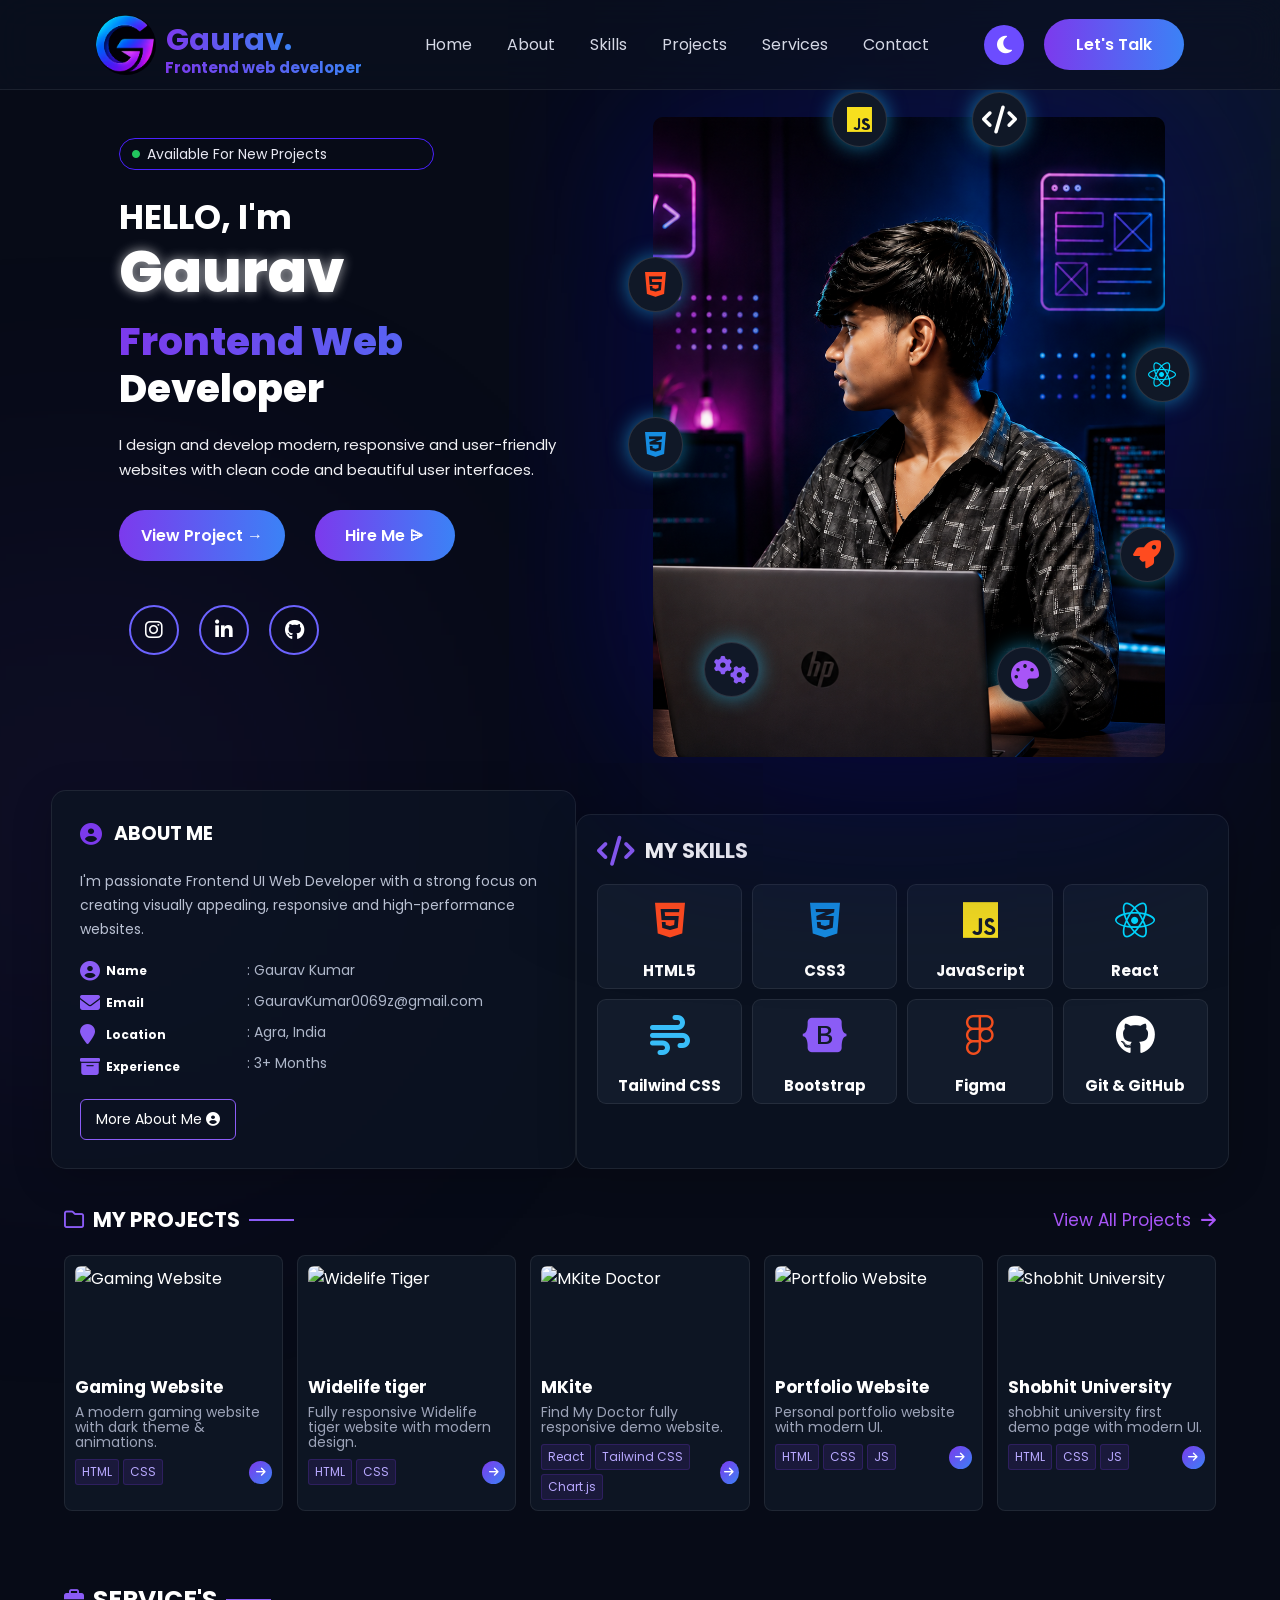
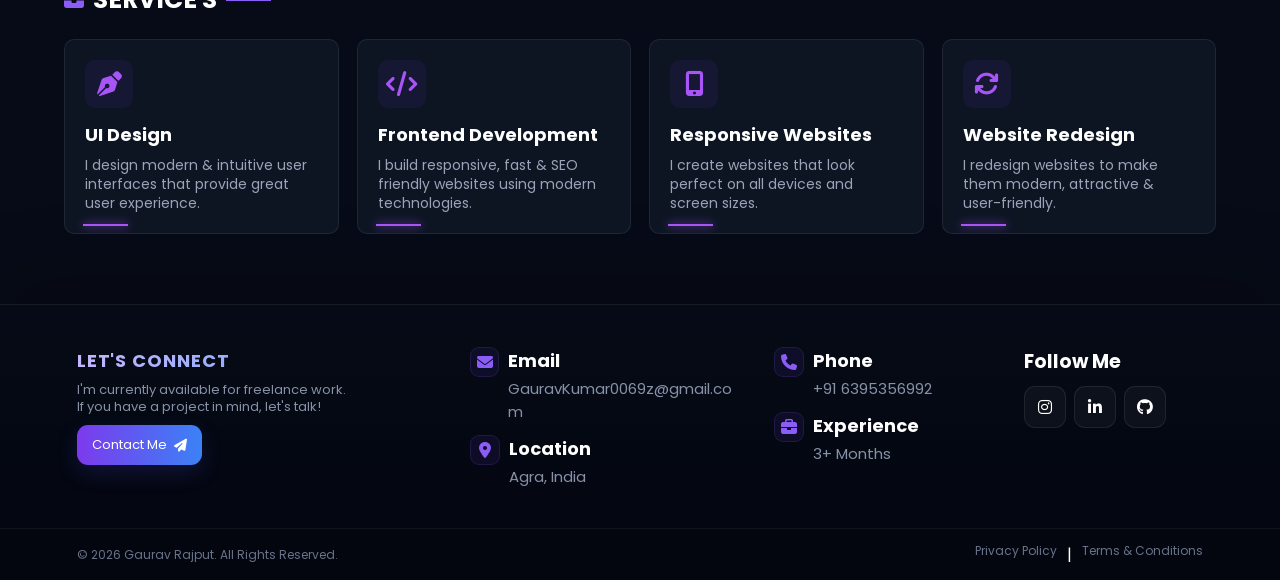
==== commit 9dd5d1d2: "pakka last commit" ====
--- a/index.html
+++ b/index.html
@@ -337,7 +337,7 @@
 
                     <p style="font-size: 14px; margin-left: 10px;">: Gaurav Kumar</p>
 
-                    <p style="font-size: 14px; margin-left: 10px;">: GauravKumar69@gmail.com</p>
+                    <p style="font-size: 14px; margin-left: 10px;">: GauravKumar0069z@gmail.com</p>
 
                     <p style="font-size: 14px; margin-left: 10px;">: Agra, India</p>
 
@@ -948,7 +948,7 @@
                         </h4>
 
                         <p>
-                            GauravKumar69@gmail.com
+                            GauravKumar0069z@gmail.com
                         </p>
 
                     </div>
@@ -979,31 +979,42 @@
 
 
 
-            <!-- PHONE -->
-
-            <div class="footer-info">
-
-                <div class="footer-item">
-
-                    <i class="fa-solid fa-phone"></i>
-
-                    <div>
-
-                        <h4>
-                            Phone
-                        </h4>
-
-                        <p>
-                            +91 6395356992
-                        </p>
-
-                    </div>
-
-                </div>
-
-            </div>
-
-
+         <!-- PHONE + EXPERIENCE -->
+
+<div class="footer-info">
+
+    <!-- PHONE -->
+    <div class="footer-item">
+
+        <i class="fa-solid fa-phone"></i>
+
+        <div>
+            <h4>Phone</h4>
+
+            <p>
+                +91 6395356992
+            </p>
+        </div>
+
+    </div>
+
+
+    <!-- EXPERIENCE -->
+    <div class="footer-item">
+
+        <i class="fa-solid fa-briefcase"></i>
+
+        <div>
+            <h4>Experience</h4>
+
+            <p>
+                3+ Months
+            </p>
+        </div>
+
+    </div>
+
+</div>
 
             <!-- SOCIAL -->
 
--- a/style.css
+++ b/style.css
@@ -1464,27 +1464,75 @@
 }
 
 
-/* =========================================================
-   EXTRA
-========================================================= */
-
-@media (min-width: 360px) {
-
-    .pp {
-        font-size: 14px;
-
-        margin-top: 25px;
-
-        margin-left: -85px;
-
-        white-space: nowrap;
-    }
-
-    .about-description {
-        font-size: 1px;
-    }
-}
-
+/* ================= FOOTER ================= */
+
+.footer{
+    margin-top:35px;
+    background:
+        linear-gradient(180deg,rgba(6,11,22,.86),rgba(3,6,15,.98));
+    border-top:1px solid rgba(255,255,255,.08);
+    box-shadow:0 -25px 70px rgba(0,0,0,.20);
+}
+
+.footer-container{
+    padding:42px 6% 28px;
+    gap:35px;
+}
+
+.footer-about h3{
+    font-size:18px;
+    letter-spacing:.05em;
+    background:linear-gradient(90deg,#c4b5fd,#60a5fa);
+    -webkit-background-clip:text;
+    background-clip:text;
+    -webkit-text-fill-color:transparent;
+}
+
+.footer-about p,
+.footer-item p{
+    color:#8792a8;
+}
+
+.contact-btn{
+    border-radius:11px;
+    padding:10px 15px;
+    box-shadow:0 8px 22px rgba(79,70,229,.18);
+}
+
+.footer-item > i{
+    width:30px;
+    height:30px;
+    display:grid;
+    place-items:center;
+    border-radius:9px;
+    background:rgba(124,58,237,.09);
+    border:1px solid rgba(139,92,246,.15);
+}
+
+.social-links a{
+    width:42px;
+    height:42px;
+    border-radius:11px;
+    background:rgba(255,255,255,.035);
+    border:1px solid rgba(255,255,255,.08);
+}
+
+.social-links a:hover{
+    background:linear-gradient(135deg,#7c3aed,#2563eb);
+    border-color:transparent;
+    box-shadow:0 10px 25px rgba(79,70,229,.22);
+}
+
+.footer-bottom{
+    padding:13px 6%;
+    border-top:1px solid rgba(255,255,255,.055);
+}
+
+.footer-bottom p,
+.footer-bottom a{
+    color:#687389;
+    font-size:12px;
+}
 
 /* =========================================================
    DESKTOP ABOUT + SKILLS
@@ -1927,7 +1975,7 @@
         transform:
             translateY(0);
     }
-
+about-values
     #menu-toggle:checked ~ .menu-icon {
         color: #fff;
 
@@ -2186,7 +2234,7 @@
 
         flex-direction: column;
 
-        gap: 13px;
+        gap: 17px;
     }
 
     .about-labels div {
@@ -2519,145 +2567,63 @@
     }
 
 
-    /* =====================================================
-       FOOTER MOBILE
-    ===================================================== */
-
-    .footer {
-        margin-top: 10px;
-
-        overflow: hidden;
-    }
-
-    .footer-container {
-        width: 100%;
-
-        display: grid;
-
-          grid-template-columns:1.5fr 1.5fr 1.5fr;
-
-        gap: 10px;
-
-        padding: 15px 15px 10px;
-    }
-
-    .footer-about h3 {
-        font-size: 15px;
-
-        margin-bottom: 4px;
-    }
-
-    .footer-about p {
-        font-size: 9px;
-
-        line-height: 14px;
-
-        margin-bottom: 7px;
-    }
-
-    .contact-btn {
-        padding: 9px 13px;
-
-        font-size: 9px;
-    }
-
-    .footer-item {
-        margin-bottom: 7px;
-
-        gap: 9px;
-    }
-
-    .footer-item > i {
-        margin-top: 2px;
-
-        font-size: 12px;
-    }
-
-    .footer-item h4 {
-        font-size: 10px;
-
-        margin-bottom: 2px;
-    }
-
-    .footer-item p {
-        font-size: 9px;
-
-        line-height: 15px;
-
-        overflow-wrap: anywhere;
-    }
-
-    .footer-social h4 {
-        font-size: 12px;
-
-        margin-bottom: 6px;
-    }
-
-    .social-links {
-        gap: 5px;
-    }
-
-    .social-links a {
-        width: 30px;
-        height: 30px;
-
-        font-size: 15px;
-    }
-
-    .footer-bottom {
-        padding: 8px 10px;
-
-        flex-direction: column;
-
-        gap: 4px;
-
-        text-align: center;
+        /* Footer */
+    .footer{
+        margin-top:20px;
+    }
+
+    .footer-container{
+        grid-template-columns:1fr 1fr;
+        gap:20px 12px;
+        padding:27px 15px 18px;
+    }
+
+    .footer-about{
+        grid-column:1/-1;
+    }
+
+    .footer-about h3{
+        font-size:15px;
+    }
+
+    .footer-about p{
+        font-size:10px;
+        line-height:1.6;
+    }
+
+    .footer-item h4{
+        font-size:10px;
+    }
+
+    .footer-item p{
+        font-size:9px;
+    }
+
+    .footer-social h4{
+        font-size:12px;
+    }
+
+    .social-links{
+        gap:6px;
+    }
+
+    .social-links a{
+        width:34px;
+        height:34px;
+        font-size:14px;
+    }
+
+    .footer-bottom{
+        padding:10px 12px;
+        flex-direction:column;
+        gap:5px;
+        text-align:center;
     }
 
     .footer-bottom p,
-    .footer-bottom a {
-        font-size: 8px;
-    }
-
-    .footer-bottom div {
-        display: flex;
-
-        gap: 8px;
-
-        flex-wrap: wrap;
-
-        justify-content: center;
-    }
-}
-
-
-/* =========================================================
-   SMALL MOBILE
-========================================================= */
-
-@media (max-width: 360px) {
-
-    .hero-content .hero-name {
-        font-size: 36px;
-    }
-
-    .hero-content .hero-role {
-        font-size: 21px;
-    }
-
-    .hero-content .hero-developer {
-        font-size: 29px;
-    }
-
-    .project-card {
-        grid-template-columns:
-            95px 1fr;
-    }
-
-    .project-image {
-        width: 95px;
-    }
-}
+    .footer-bottom a{
+        font-size:8px;
+    }
 
 
 /* =========================================================
@@ -2715,4 +2681,4 @@
 
         padding-right: 12px;
     }
-}+}}
